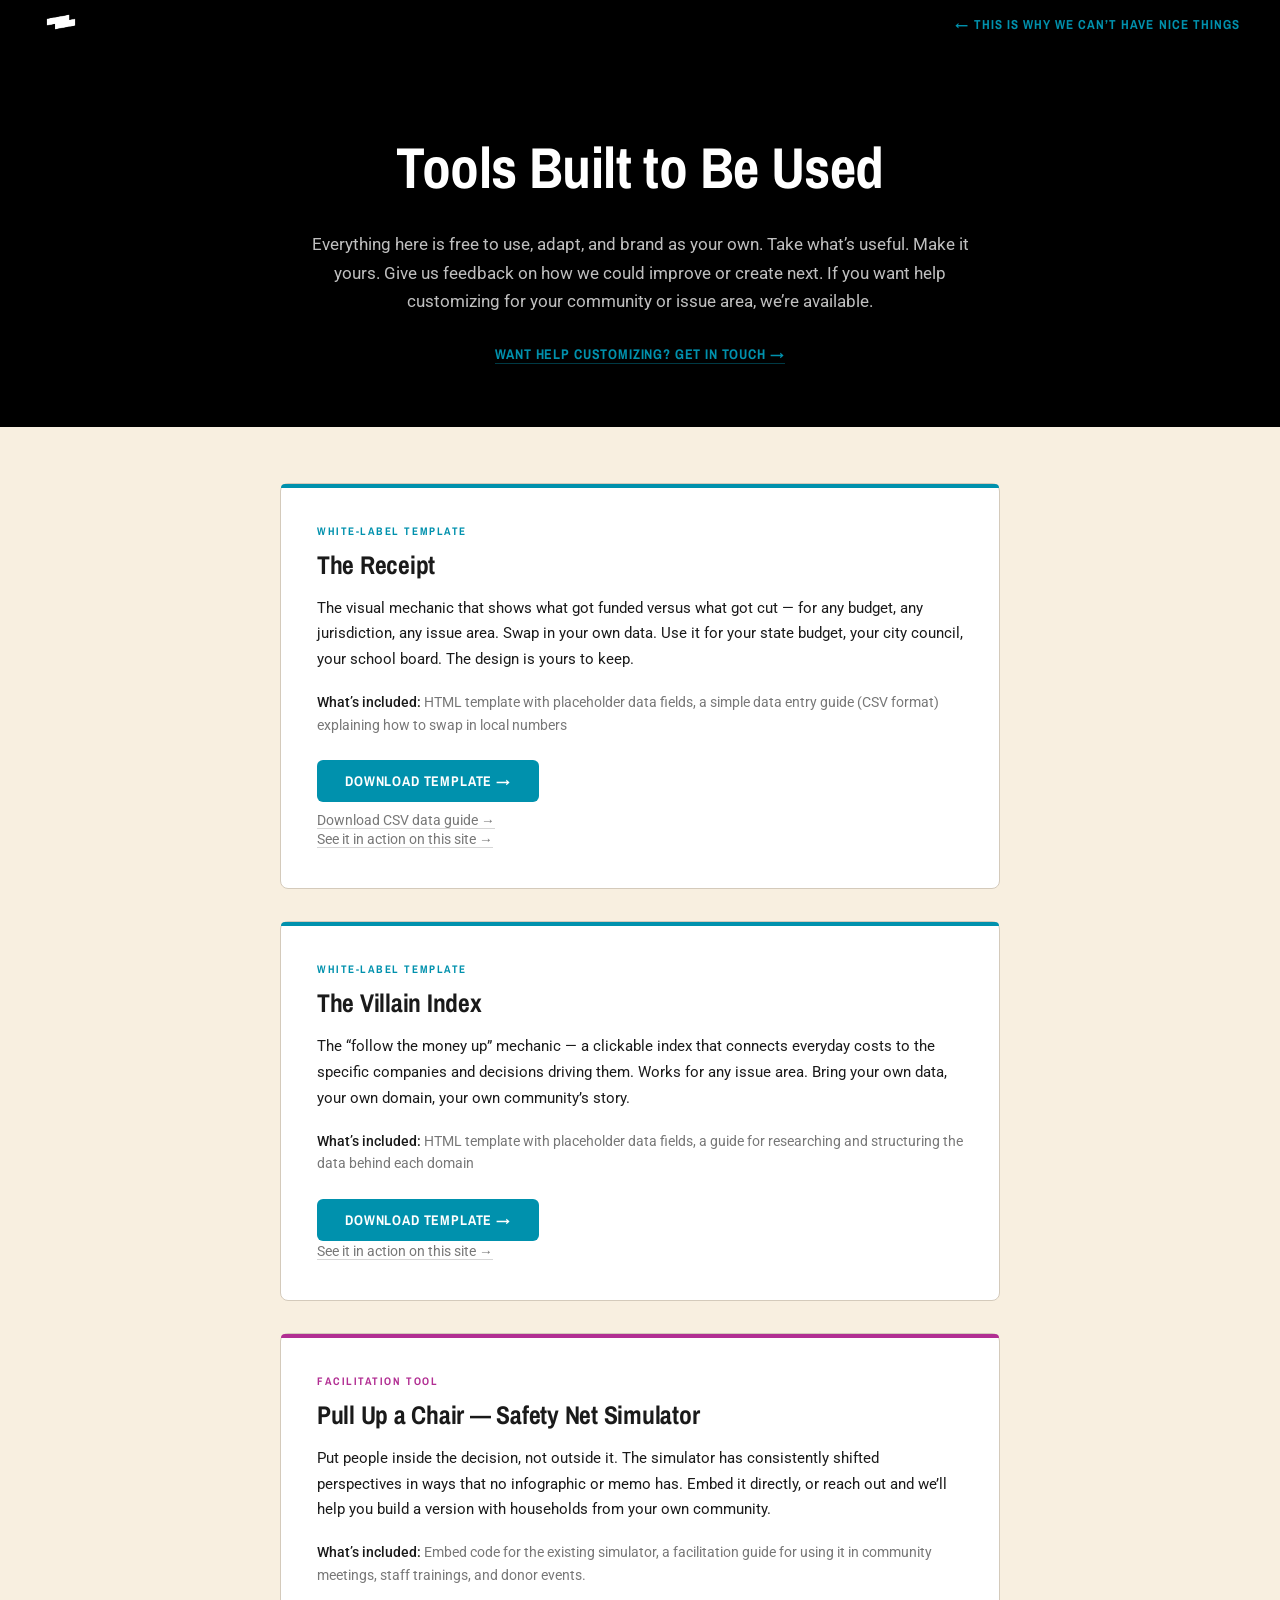
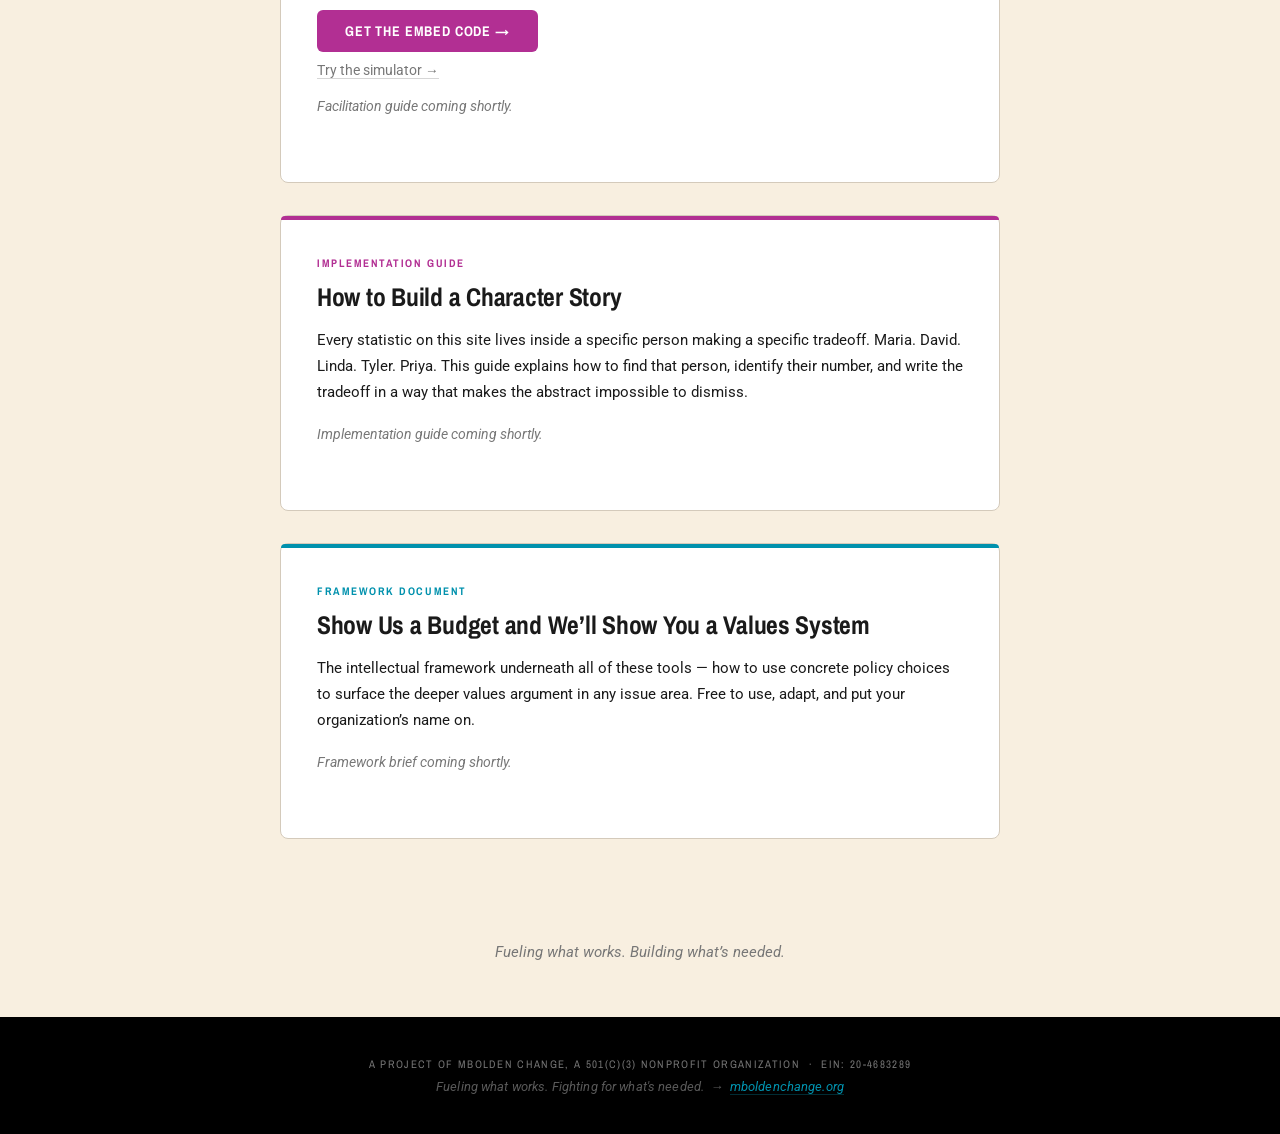
==== resources.html @ bfc9727e "Add files via upload" ====
<!DOCTYPE html>
<html lang="en">
<head>
<meta charset="UTF-8">
<meta name="viewport" content="width=device-width, initial-scale=1.0">
<title>Partner &amp; Community Resources &mdash; mBOLDen Action</title>

<!-- Favicon -->
<link rel="icon" type="image/x-icon" href="assets/favicon.ico">
<link rel="icon" type="image/png" sizes="32x32" href="assets/favicon-32.png">
<link rel="apple-touch-icon" sizes="180x180" href="assets/apple-touch-icon.png">

<!-- Open Graph -->
<meta property="og:type" content="website">
<meta property="og:url" content="https://www.mboldenaction.org/resources.html">
<meta property="og:title" content="Partner &amp; Community Resources &mdash; mBOLDen Action">
<meta property="og:description" content="Free tools, templates, and frameworks from mBOLDen Change. Take what's useful. Make it yours.">
<meta property="og:image" content="https://www.mboldenaction.org/og-share-card.png">
<meta property="og:image:width" content="1200">
<meta property="og:image:height" content="630">

<!-- Twitter Card -->
<meta name="twitter:card" content="summary_large_image">
<meta name="twitter:title" content="Partner &amp; Community Resources &mdash; mBOLDen Action">
<meta name="twitter:description" content="Free tools, templates, and frameworks from mBOLDen Change. Take what's useful. Make it yours.">
<meta name="twitter:image" content="https://www.mboldenaction.org/og-share-card.png">

<meta name="description" content="Free tools, templates, and frameworks from mBOLDen Change. White-label templates, facilitation guides, and strategy briefs you can adapt for your community.">

<link rel="preconnect" href="https://fonts.googleapis.com">
<link href="https://fonts.googleapis.com/css2?family=Archivo+Narrow:ital,wght@0,400;0,700;1,700&family=Roboto:wght@300;400;500&display=swap" rel="stylesheet">

<!-- Shared stylesheet generated by extract.py -->
<link rel="stylesheet" href="styles.css">

<!-- Page-specific styles -->
<style>
  /* ── Nav header ── */
  .site-nav {
    background: var(--black);
    padding: 0 40px;
    height: 48px;
    display: flex;
    align-items: center;
    justify-content: space-between;
    position: relative; /* NOT fixed or sticky */
  }
  .site-nav-logo img {
    height: 28px;
    filter: brightness(0) invert(1);
  }
  .site-nav-link {
    font-family: 'Archivo Narrow', sans-serif;
    font-size: 13px;
    font-weight: 700;
    letter-spacing: 0.08em;
    text-transform: uppercase;
    color: var(--teal);
    text-decoration: none;
    transition: color 0.2s ease;
  }
  .site-nav-link:hover { color: var(--yellow); }

  /* ── Page header ── */
  .resources-hero {
    background: var(--black);
    color: var(--white);
    padding: 80px 40px 64px;
    text-align: center;
  }
  .resources-hero h1 {
    font-family: 'Archivo Narrow', sans-serif;
    font-size: clamp(2.4rem, 5vw, 3.6rem);
    font-weight: 700;
    letter-spacing: -0.01em;
    margin-bottom: 24px;
    color: var(--white);
  }
  .resources-hero .subhead {
    font-family: 'Roboto', sans-serif;
    font-size: 1.05rem;
    line-height: 1.7;
    color: rgba(255,255,255,0.75);
    max-width: 680px;
    margin: 0 auto 28px;
  }
  .resources-hero .contact-link {
    font-family: 'Archivo Narrow', sans-serif;
    font-size: 14px;
    font-weight: 700;
    letter-spacing: 0.06em;
    text-transform: uppercase;
    color: var(--teal);
    text-decoration: none;
    border-bottom: 1px solid rgba(0,145,173,0.4);
    transition: border-color 0.2s ease;
  }
  .resources-hero .contact-link:hover { border-bottom-color: var(--teal); }

  /* ── Resource cards container ── */
  .resources-list {
    max-width: 800px;
    margin: 0 auto;
    padding: 56px 40px 40px;
  }

  /* ── Individual resource card ── */
  .resource-card {
    background: var(--card-bg);
    border: 1px solid var(--card-border);
    border-radius: 8px;
    padding: 40px 36px;
    margin-bottom: 32px;
    position: relative;
  }
  .resource-card::before {
    content: '';
    position: absolute;
    top: 0; left: 0; right: 0;
    height: 4px;
    border-radius: 8px 8px 0 0;
  }
  .resource-card.template::before { background: var(--teal); }
  .resource-card.tool::before { background: var(--fuchsia); }
  .resource-card.guide::before { background: var(--fuchsia); }
  .resource-card.framework::before { background: var(--teal); }

  .resource-label {
    font-family: 'Archivo Narrow', sans-serif;
    font-size: 11px;
    font-weight: 700;
    letter-spacing: 0.14em;
    text-transform: uppercase;
    margin-bottom: 10px;
  }
  .resource-label.teal { color: var(--teal); }
  .resource-label.fuchsia { color: var(--fuchsia); }

  .resource-card h2 {
    font-family: 'Archivo Narrow', sans-serif;
    font-size: 1.6rem;
    font-weight: 700;
    color: var(--text);
    margin-bottom: 14px;
    letter-spacing: -0.01em;
  }
  .resource-card .description {
    font-family: 'Roboto', sans-serif;
    font-size: 0.95rem;
    line-height: 1.7;
    color: var(--text);
    margin-bottom: 18px;
  }
  .resource-card .includes {
    font-family: 'Roboto', sans-serif;
    font-size: 0.88rem;
    line-height: 1.6;
    color: var(--muted);
    margin-bottom: 24px;
    padding-left: 0;
  }
  .resource-card .includes strong {
    color: var(--text);
    font-weight: 500;
  }

  /* ── Buttons ── */
  .resource-btn {
    display: inline-flex;
    align-items: center;
    gap: 6px;
    font-family: 'Archivo Narrow', sans-serif;
    font-size: 14px;
    font-weight: 700;
    letter-spacing: 0.06em;
    text-transform: uppercase;
    padding: 12px 28px;
    border-radius: 6px;
    text-decoration: none;
    transition: background 0.2s ease, color 0.2s ease;
    cursor: pointer;
    border: none;
  }
  .resource-btn.primary {
    background: var(--teal);
    color: var(--white);
  }
  .resource-btn.primary:hover {
    background: #007a91;
  }
  .resource-btn.fuchsia-btn {
    background: var(--fuchsia);
    color: var(--white);
  }
  .resource-btn.fuchsia-btn:hover {
    background: #961f7b;
  }

  .resource-secondary {
    display: block;
    margin-top: 14px;
    font-family: 'Roboto', sans-serif;
    font-size: 0.85rem;
    color: var(--muted);
    text-decoration: none;
    border-bottom: 1px solid rgba(119,119,119,0.3);
    display: inline;
    transition: color 0.2s ease;
  }
  .resource-secondary:hover { color: var(--teal); }

  /* ── Pre-footer closing line ── */
  .resources-closing {
    text-align: center;
    padding: 32px 40px 56px;
    font-family: 'Roboto', sans-serif;
    font-style: italic;
    font-size: 0.95rem;
    color: var(--muted);
  }

  /* ── Responsive ── */
  @media (max-width: 768px) {
    .site-nav {
      padding: 0 20px;
      height: auto;
      min-height: 48px;
      flex-wrap: wrap;
      gap: 4px;
      padding-top: 10px;
      padding-bottom: 10px;
    }
    .site-nav-link { font-size: 11px; }
    .resources-hero { padding: 56px 24px 48px; }
    .resources-hero h1 { font-size: 2rem; }
    .resources-list { padding: 40px 20px 24px; }
    .resource-card { padding: 28px 24px; }
    .resource-card h2 { font-size: 1.35rem; }
    .resource-btn { width: 100%; justify-content: center; }
  }

  @media (max-width: 480px) {
    .site-nav { padding: 8px 16px; }
    .resources-hero { padding: 40px 16px 36px; }
    .resources-list { padding: 28px 16px 16px; }
    .resource-card { padding: 24px 20px; margin-bottom: 24px; }
  }
</style>
</head>
<body>

<!-- NAV HEADER -->
<nav class="site-nav">
  <a href="https://www.mboldenchange.org" class="site-nav-logo">
    <img src="assets/logo.png" alt="mBOLDen Change">
  </a>
  <a href="index.html" class="site-nav-link">&larr; This Is Why We Can&rsquo;t Have Nice Things</a>
</nav>

<!-- PAGE HEADER -->
<section class="resources-hero">
  <h1>Tools Built to Be Used</h1>
  <p class="subhead">
    Everything here is free to use, adapt, and brand as your own. Take what&rsquo;s useful. Make it yours. Give us feedback on how we could improve or create next. If you want help customizing for your community or issue area, we&rsquo;re available.
  </p>
  <a href="mailto:connect@mboldenchange.org" class="contact-link">Want help customizing? Get in touch &rarr;</a>
</section>

<!-- RESOURCE CARDS -->
<div class="resources-list">

  <!-- Card 1: The Receipt -->
  <div class="resource-card template">
    <div class="resource-label teal">White-Label Template</div>
    <h2>The Receipt</h2>
    <p class="description">
      The visual mechanic that shows what got funded versus what got cut &mdash; for any budget, any jurisdiction, any issue area. Swap in your own data. Use it for your state budget, your city council, your school board. The design is yours to keep.
    </p>
    <p class="includes">
      <strong>What&rsquo;s included:</strong> HTML template with placeholder data fields, a simple data entry guide (CSV format) explaining how to swap in local numbers
    </p>
    <a href="downloads/the-receipt-template.html" class="resource-btn primary" download>Download Template &rarr;</a>
    <div style="margin-top:8px;"><a href="downloads/receipt-data-guide.csv" class="resource-secondary" download>Download CSV data guide &rarr;</a></div>
    <div><a href="index.html#receipt-section" class="resource-secondary">See it in action on this site &rarr;</a></div>
  </div>

  <!-- Card 2: The Villain Index -->
  <div class="resource-card template">
    <div class="resource-label teal">White-Label Template</div>
    <h2>The Villain Index</h2>
    <p class="description">
      The &ldquo;follow the money up&rdquo; mechanic &mdash; a clickable index that connects everyday costs to the specific companies and decisions driving them. Works for any issue area. Bring your own data, your own domain, your own community&rsquo;s story.
    </p>
    <p class="includes">
      <strong>What&rsquo;s included:</strong> HTML template with placeholder data fields, a guide for researching and structuring the data behind each domain
    </p>
    <a href="downloads/the-villain-index-template.html" class="resource-btn primary" download>Download Template &rarr;</a>
    <div><a href="index.html#villain-section" class="resource-secondary">See it in action on this site &rarr;</a></div>
  </div>

  <!-- Card 3: The Simulator -->
  <div class="resource-card tool">
    <div class="resource-label fuchsia">Facilitation Tool</div>
    <h2>Pull Up a Chair &mdash; Safety Net Simulator</h2>
    <p class="description">
      Put people inside the decision, not outside it. The simulator has consistently shifted perspectives in ways that no infographic or memo has. Embed it directly, or reach out and we&rsquo;ll help you build a version with households from your own community.
    </p>
    <p class="includes">
      <strong>What&rsquo;s included:</strong> Embed code for the existing simulator, a facilitation guide for using it in community meetings, staff trainings, and donor events.
    </p>
    <a href="downloads/simulator-embed-code.html" class="resource-btn fuchsia-btn" download>Get the Embed Code &rarr;</a>
    <div style="margin-top:8px;"><a href="https://www.mboldenchange.org/simulator" class="resource-secondary" target="_blank" rel="noopener">Try the simulator &rarr;</a></div>
    <p class="includes" style="margin-top:16px; font-style:italic; color:var(--muted);">Facilitation guide coming shortly.</p>
  </div>

  <!-- Card 4: Character Story Methodology -->
  <div class="resource-card guide">
    <div class="resource-label fuchsia">Implementation Guide</div>
    <h2>How to Build a Character Story</h2>
    <p class="description">
      Every statistic on this site lives inside a specific person making a specific tradeoff. Maria. David. Linda. Tyler. Priya. This guide explains how to find that person, identify their number, and write the tradeoff in a way that makes the abstract impossible to dismiss.
    </p>
    <p class="includes" style="font-style:italic; color:var(--muted);">Implementation guide coming shortly.</p>
  </div>

  <!-- Card 5: Budget as Values Framework -->
  <div class="resource-card framework">
    <div class="resource-label teal">Framework Document</div>
    <h2>Show Us a Budget and We&rsquo;ll Show You a Values System</h2>
    <p class="description">
      The intellectual framework underneath all of these tools &mdash; how to use concrete policy choices to surface the deeper values argument in any issue area. Free to use, adapt, and put your organization&rsquo;s name on.
    </p>
    <p class="includes" style="font-style:italic; color:var(--muted);">Framework brief coming shortly.</p>
  </div>

</div>

<!-- PRE-FOOTER CLOSING -->
<div class="resources-closing">
  Fueling what works. Building what&rsquo;s needed.
</div>

<!-- FOOTER (identical to index.html) -->
<footer>
  <div class="footer-org">A project of <a href="https://www.mboldenchange.org" target="_blank" rel="noopener">mBOLDen Change</a>, a 501(c)(3) nonprofit organization &nbsp;·&nbsp; EIN: 20-4683289</div>
  <div class="footer-mission">Fueling what works. Fighting for what's needed. &nbsp;→&nbsp; <a href="https://www.mboldenchange.org" target="_blank" rel="noopener">mboldenchange.org</a></div>
</footer>

</body>
</html>
---- styles.css ----
:root {
    --black: #000000;
    --white: #ffffff;
    --yellow: #FAD826;
    --teal: #0091AD;
    --fuchsia: #B22F93;
    --cream: #F8EFE0;
    --lightgray: #E2E2E2;
    --muted: #777777;
    --border: #d4cabb;
    --border-bright: #c8bfb0;
    --yellow-faint: rgba(250,216,38,0.08);
    --teal-faint: rgba(0,145,173,0.06);
    --red: #E03C31;
    --text: #1a1a1a;
    --bg: #F8EFE0;
    --card-bg: #ffffff;
    --card-border: #d4cabb;
  }

  * { margin: 0; padding: 0; box-sizing: border-box; }
  html { scroll-behavior: smooth; }

  body {
    background: var(--bg);
    color: var(--text);
    font-family: 'Roboto', sans-serif;
    min-height: 100vh;
    overflow-x: hidden;
  }

  /* ── Scroll animation base ── */
  .reveal {
    opacity: 0;
    transform: translateY(40px);
    transition: opacity 0.8s ease, transform 0.8s ease;
  }
  .reveal.visible { opacity: 1; transform: translateY(0); }
  .reveal-delay-1 { transition-delay: 0.15s; }
  .reveal-delay-2 { transition-delay: 0.3s; }
  .reveal-delay-3 { transition-delay: 0.45s; }
  .reveal-delay-4 { transition-delay: 0.6s; }


  /* ── Sticky price ticker bar ── */
  .sticky-ticker {
    position: fixed; top: 0; left: 0; right: 0; z-index: 1000;
    background: rgba(0,0,0,0.94);
    backdrop-filter: blur(8px); -webkit-backdrop-filter: blur(8px);
    border-bottom: 1px solid rgba(250,216,38,0.2);
    display: flex; align-items: center;
    height: 36px; overflow: hidden;
    transform: translateY(-100%); transition: transform 0.4s ease;
  }
  .sticky-ticker.visible { transform: translateY(0); }
  .sticky-ticker-brand {
    flex-shrink: 0; padding: 0 16px 0 20px;
    font-family: 'Archivo Narrow', sans-serif;
    font-size: 10px; font-weight: 700; letter-spacing: 0.15em;
    text-transform: uppercase; color: var(--yellow);
    border-right: 1px solid rgba(255,255,255,0.1);
    height: 100%; display: flex; align-items: center;
    white-space: nowrap;
  }
  .sticky-ticker-scroll {
    flex: 1; overflow: hidden; height: 100%;
    display: flex; align-items: center;
    mask-image: linear-gradient(to right, transparent, black 40px, black calc(100% - 40px), transparent);
    -webkit-mask-image: linear-gradient(to right, transparent, black 40px, black calc(100% - 40px), transparent);
  }
  .sticky-ticker-track {
    display: flex; gap: 32px; align-items: center;
    animation: stickyTickerScroll 35s linear infinite;
    width: max-content; padding-left: 16px;
  }
  .sticky-ticker-track .price-ticker-item { display: flex; align-items: baseline; gap: 6px; white-space: nowrap; flex-shrink: 0; }
  .sticky-ticker-track .price-ticker-price {
    font-family: 'Archivo Narrow', sans-serif;
    font-size: 13px; font-weight: 700; color: var(--yellow);
  }
  .sticky-ticker-track .price-ticker-label {
    font-size: 11px; color: #ddd; font-weight: 300;
  }
  .sticky-ticker-track .price-ticker-dot {
    width: 3px; height: 3px; border-radius: 50%;
    background: var(--fuchsia); flex-shrink: 0;
  }
  @keyframes stickyTickerScroll {
    0% { transform: translateX(0); }
    100% { transform: translateX(-50%); }
  }

  /* ── SECTION 1: THE HOOK ── */
  .hook {
    min-height: 100vh; background: var(--black);
    display: flex; flex-direction: column;
    justify-content: center; align-items: center;
    text-align: center; padding: 60px 40px; position: relative;
  }
  .hook-logo { position: absolute; top: 28px; left: 40px; }
  .hook-logo img { height: 88px; filter: invert(1) brightness(2); }
  .hook-title {
    font-family: 'Archivo Narrow', sans-serif;
    font-size: clamp(48px, 8vw, 96px);
    font-weight: 700; line-height: 0.92;
    letter-spacing: -0.02em; text-transform: uppercase;
    color: var(--white); margin-bottom: 32px;
    opacity: 0; animation: fadeUp 1s ease 0.6s forwards;
  }
  .hook-title em { font-style: italic; color: var(--yellow); }
  .hook-scroll {
    position: absolute; bottom: 40px; left: 0; right: 0;
    display: flex; flex-direction: column; align-items: center;
    text-align: center;
    cursor: pointer; opacity: 0; animation: fadeUp 1s ease 1.2s forwards;
  }
  .hook-scroll span {
    font-family: 'Archivo Narrow', sans-serif;
    font-size: 11px; letter-spacing: 0.25em;
    text-transform: uppercase; color: #999;
    display: block; margin-bottom: 10px;
  }
  .hook-scroll .arrow {
    display: block; width: 22px; height: 22px;
    border-right: 2px solid #999; border-bottom: 2px solid #999;
    transform: rotate(45deg); animation: bounce 2s ease infinite;
  }
  @keyframes fadeUp {
    from { opacity: 0; transform: translateY(30px); }
    to { opacity: 1; transform: translateY(0); }
  }
  @keyframes bounce {
    0%, 100% { transform: rotate(45deg) translateY(0); opacity: 1; }
    50% { transform: rotate(45deg) translateY(8px); opacity: 0.4; }
  }

  /* ── SECTION 2: THE RECEIPT ── */
  .receipt-section {
    position: relative; min-height: 100vh;
    background: var(--bg); padding: 80px 40px;
  }
  .receipt-intro { text-align: center; max-width: 700px; margin: 0 auto 60px; }
  .receipt-intro h2 {
    font-family: 'Archivo Narrow', sans-serif;
    font-size: clamp(28px, 4vw, 42px); font-weight: 700;
    text-transform: uppercase;
    color: var(--text); margin-bottom: 8px;
  }
  .receipt-intro p { font-size: 15px; color: var(--muted); font-weight: 300; }

  .receipt-container {
    max-width: 1000px; margin: 0 auto;
    display: grid; grid-template-columns: 1fr 60px 1fr;
    gap: 0; align-items: start;
    padding-top: 12px; padding-bottom: 12px;
  }
  .receipt {
    background: #faf6ee;
    border: none; border-radius: 0; overflow: visible;
    position: relative;
    /* thermal paper noise grain */
    background-image:
      repeating-linear-gradient(
        0deg,
        transparent,
        transparent 2px,
        rgba(0,0,0,0.008) 2px,
        rgba(0,0,0,0.008) 3px
      ),
      repeating-linear-gradient(
        90deg,
        transparent,
        transparent 4px,
        rgba(0,0,0,0.005) 4px,
        rgba(0,0,0,0.005) 5px
      );
    background-color: #faf6ee;
    /* warm edge vignette like real thermal paper */
    box-shadow:
      2px 4px 20px rgba(0,0,0,0.10),
      inset 0 0 40px rgba(180,160,120,0.06);
  }
  /* torn / jagged top edge */
  .receipt::before {
    content: '';
    position: absolute; top: -8px; left: 0; right: 0; height: 8px;
    background: linear-gradient(135deg, #faf6ee 33.33%, transparent 33.33%) 0 0 / 12px 8px,
                linear-gradient(225deg, #faf6ee 33.33%, transparent 33.33%) 12px 0 / 12px 8px;
    background-repeat: repeat-x;
    filter: drop-shadow(0 -1px 1px rgba(0,0,0,0.04));
  }
  /* torn / jagged bottom edge */
  .receipt::after {
    content: '';
    position: absolute; bottom: -8px; left: 0; right: 0; height: 8px;
    background: linear-gradient(315deg, #faf6ee 33.33%, transparent 33.33%) 0 0 / 12px 8px,
                linear-gradient(45deg, #faf6ee 33.33%, transparent 33.33%) 12px 0 / 12px 8px;
    background-repeat: repeat-x;
    filter: drop-shadow(0 1px 1px rgba(0,0,0,0.04));
  }
  .receipt-header {
    padding: 20px 28px 16px;
    font-family: 'Archivo Narrow', sans-serif;
    font-size: 14px; letter-spacing: 0.15em;
    text-transform: uppercase; font-weight: 700;
    display: flex; align-items: center; gap: 8px;
  }
  .receipt-left .receipt-header { background: var(--yellow); color: var(--black); }
  .receipt-right .receipt-header { background: var(--teal); color: var(--white); justify-content: flex-end; }
  .receipt-header .arrow-icon { font-size: 18px; }

  .receipt-item {
    padding: 24px 28px; border-bottom: 1px dashed rgba(0,0,0,0.12);
    opacity: 0; transform: translateY(20px);
    transition: opacity 0.5s ease, transform 0.5s ease;
    display: flex; flex-direction: column; justify-content: center;
  }
  .receipt-item.printed { opacity: 1; transform: translateY(0); }
  .receipt-item:last-child { border-bottom: none; }
  .receipt-item-label {
    font-family: 'Archivo Narrow', sans-serif; font-size: 9px;
    letter-spacing: 0.2em; text-transform: uppercase;
    color: var(--muted); margin-bottom: 4px; font-weight: 700;
  }
  .receipt-item-program {
    font-family: 'Archivo Narrow', sans-serif; font-size: 16px;
    font-weight: 700; text-transform: uppercase;
    letter-spacing: 0.02em; margin-bottom: 10px; color: var(--text);
    text-shadow: 0.3px 0.3px 0.6px rgba(0,0,0,0.12);
  }
  .receipt-item-amount {
    font-family: 'Archivo Narrow', sans-serif;
    font-size: clamp(28px, 3.5vw, 40px);
    font-weight: 700; line-height: 1; margin-bottom: 4px;
    text-shadow: 0.4px 0.4px 0.8px rgba(0,0,0,0.15);
  }
  .receipt-left .receipt-item-amount { color: #b89a00; }
  .receipt-right .receipt-item-amount { color: var(--teal); }
  .receipt-item-period { font-size: 11px; color: var(--muted); font-family: 'Roboto', monospace; margin-bottom: 8px; }
  .receipt-item-human {
    font-size: 13px; color: #555; font-weight: 400; line-height: 1.5;
    padding-top: 8px; border-top: 1px solid var(--border); margin-top: 8px;
  }
  .receipt-item-human strong { color: var(--text); font-weight: 500; }
  .receipt-right .receipt-item { text-align: right; }

  .receipt-divider {
    display: flex; flex-direction: column; align-items: center;
    justify-content: center; position: relative; min-height: 400px;
  }
  .receipt-divider::before {
    content: ''; position: absolute; top: 0; bottom: 0; left: 50%; width: 1px;
    background: linear-gradient(to bottom, transparent, var(--border) 10%, var(--border) 90%, transparent);
  }
  .receipt-vs {
    position: relative; z-index: 2; width: 44px; height: 44px;
    border-radius: 50%; background: var(--fuchsia); color: var(--white);
    font-family: 'Archivo Narrow', sans-serif; font-weight: 700; font-size: 14px;
    display: flex; align-items: center; justify-content: center; letter-spacing: 0.1em;
  }
  .receipt-total {
    padding: 20px 28px;
    border-top: 3px double rgba(0,0,0,0.25);
    background: rgba(0,0,0,0.015);
  }
  .receipt-total-label {
    font-family: 'Archivo Narrow', sans-serif; font-size: 10px;
    letter-spacing: 0.2em; text-transform: uppercase;
    color: var(--muted); font-weight: 700; margin-bottom: 4px;
  }
  .receipt-total-amount {
    font-family: 'Archivo Narrow', sans-serif;
    font-size: clamp(32px, 4vw, 48px);
    font-weight: 700; line-height: 1; transition: all 0.4s ease;
    text-shadow: 0.5px 0.5px 1px rgba(0,0,0,0.18);
  }
  .receipt-left .receipt-total-amount { color: #b89a00; }
  .receipt-right .receipt-total-amount { color: var(--teal); }
  .receipt-right .receipt-total { text-align: right; }
  .receipt-right .receipt-footer { text-align: right; }

  .receipt-footer {
    padding: 12px 28px 16px;
    font-family: 'Courier New', 'Courier', monospace;
    font-size: 9px; color: rgba(0,0,0,0.22);
    letter-spacing: 0.12em; text-align: left;
    border-top: 1px dashed rgba(0,0,0,0.08);
  }

  /* ── FULL-SCREEN MOMENTS ── */
  .moment {
    min-height: 70vh; display: flex; flex-direction: column;
    justify-content: center; align-items: center;
    text-align: center; padding: 80px 40px;
  }
  .moment-dark { background: var(--black); color: var(--white); }
  .moment-cream { background: var(--bg); }
  .moment-text {
    font-family: 'Archivo Narrow', sans-serif;
    font-size: clamp(24px, 4vw, 42px);
    font-weight: 700; line-height: 1.4; max-width: 700px;
  }
  .moment-dark .moment-text { color: var(--white); }
  .moment-text .hl-yellow { color: var(--yellow); }
  .moment-text .hl-teal { color: var(--teal); }
  .moment-text .hl-fuchsia { color: var(--fuchsia); }
  .moment-cream .hl-yellow { color: #b89a00; }
  .moment-sub {
    font-size: 15px; color: #777; font-weight: 300;
    margin-top: 24px; max-width: 520px; line-height: 1.7;
  }
  .moment-dark .moment-sub { color: #666; }

  /* ── BEYOND THE BUDGET ── */
  .beyond-section {
    background: var(--bg); padding: 80px 40px; overflow: hidden;
  }
  .beyond-inner { max-width: 1100px; margin: 0 auto; }
  .beyond-header { text-align: center; margin-bottom: 48px; }
  .beyond-header .chapter-tag {
    font-family: 'Archivo Narrow', sans-serif; font-size: 10px;
    letter-spacing: 0.3em; text-transform: uppercase; font-weight: 700;
    color: var(--fuchsia); border-bottom: 2px solid var(--fuchsia);
    padding-bottom: 4px; display: inline-block; margin-bottom: 16px;
  }
  .beyond-header h2 {
    font-family: 'Archivo Narrow', sans-serif;
    font-size: clamp(24px, 3.5vw, 40px);
    font-weight: 700; text-transform: uppercase;
    color: var(--text); line-height: 1.1; margin-bottom: 12px;
  }
  .beyond-header p {
    font-size: 15px; color: var(--muted); font-weight: 300; max-width: 560px;
    margin: 0 auto; line-height: 1.6;
  }
  .beyond-track {
    display: flex; gap: 20px; overflow-x: auto;
    scroll-snap-type: x mandatory; -webkit-overflow-scrolling: touch;
    padding-bottom: 16px; scrollbar-width: none;
  }
  .beyond-track::-webkit-scrollbar { display: none; }
  .beyond-card {
    flex: 0 0 min(280px, 75vw); scroll-snap-align: start;
    background: var(--card-bg);
    border: 1px solid var(--card-border);
    border-radius: 6px; padding: 28px 24px;
    position: relative; transition: box-shadow 0.3s ease;
    box-shadow: 0 2px 12px rgba(0,0,0,0.06);
  }
  .beyond-card:hover { box-shadow: 0 6px 24px rgba(0,0,0,0.1); }
  .beyond-card::before {
    content: ''; position: absolute; top: 0; left: 0; right: 0;
    height: 3px; border-radius: 6px 6px 0 0;
  }
  .beyond-card:nth-child(1)::before { background: var(--yellow); }
  .beyond-card:nth-child(2)::before { background: var(--fuchsia); }
  .beyond-card:nth-child(3)::before { background: var(--teal); }
  .beyond-card:nth-child(4)::before { background: var(--fuchsia); }
  .beyond-card-icon {
    font-size: 20px; margin-bottom: 12px; display: flex;
    width: 44px; height: 44px; align-items: center; justify-content: center;
    border-radius: 50%; font-weight: 700;
    font-family: 'Archivo Narrow', sans-serif;
  }
  .beyond-card:nth-child(1) .beyond-card-icon { background: rgba(250,216,38,0.12); color: #b89a00; }
  .beyond-card:nth-child(2) .beyond-card-icon { background: rgba(178,47,147,0.1); color: var(--fuchsia); }
  .beyond-card:nth-child(3) .beyond-card-icon { background: rgba(0,145,173,0.1); color: var(--teal); }
  .beyond-card:nth-child(4) .beyond-card-icon { background: rgba(178,47,147,0.1); color: var(--fuchsia); }
  .beyond-card-cost {
    font-family: 'Archivo Narrow', sans-serif;
    font-size: clamp(28px, 3vw, 38px);
    font-weight: 700; color: var(--text); line-height: 1; margin-bottom: 4px;
  }
  .beyond-card-cost-label {
    font-size: 11px; color: var(--muted); margin-bottom: 16px; font-weight: 400;
  }
  .beyond-card h3 {
    font-family: 'Archivo Narrow', sans-serif;
    font-size: 16px; font-weight: 700; text-transform: uppercase;
    color: var(--text); margin-bottom: 10px; letter-spacing: 0.04em;
  }
  .beyond-card p {
    font-size: 13px; color: #555; line-height: 1.6; font-weight: 300;
  }
  .beyond-card p strong { color: var(--text); font-weight: 500; }

  /* ── TEXT MORPH SECTION ── */
  /* ── SEQUENTIAL SCROLL REVEAL ── */
  /* ── (indictment section removed — now uses .moment styling) ── */

  /* ── HORIZONTAL CAROUSEL (shared) ── */
  .carousel-section { background: var(--bg); padding: 80px 0 60px; overflow: hidden; }
  .carousel-header { text-align: center; padding: 0 40px 40px; }
  .carousel-header .chapter-tag {
    font-family: 'Archivo Narrow', sans-serif; font-size: 10px;
    letter-spacing: 0.3em; text-transform: uppercase; font-weight: 700;
    color: var(--muted); border-bottom: 2px solid var(--yellow);
    padding-bottom: 4px; display: inline-block; margin-bottom: 16px;
  }
  .carousel-header h2 {
    font-family: 'Archivo Narrow', sans-serif;
    font-size: clamp(28px, 4vw, 42px);
    font-weight: 700; text-transform: uppercase;
    color: var(--text); line-height: 1.1;
  }
  .carousel-header h2 .almost {
    font-style: italic; color: var(--fuchsia); font-size: 0.85em;
  }

  .carousel-track-wrapper { position: relative; padding: 0 40px; overflow: hidden; }
  .carousel-track {
    display: flex; gap: 24px; overflow-x: auto;
    scroll-snap-type: x mandatory; -webkit-overflow-scrolling: touch;
    padding: 0 48px 24px 0; scrollbar-width: none; -ms-overflow-style: none;
  }
  .carousel-track::-webkit-scrollbar { display: none; }

  .carousel-card {
    flex: 0 0 min(400px, 80vw); scroll-snap-align: start;
    background: var(--card-bg); border: 1px solid var(--card-border);
    border-radius: 4px; overflow: hidden;
    box-shadow: 0 4px 20px rgba(0,0,0,0.06);
    display: flex; flex-direction: column;
    position: relative; cursor: pointer;
    transition: box-shadow 0.3s ease, transform 0.3s ease;
  }
  .carousel-card:hover { box-shadow: 0 8px 32px rgba(0,0,0,0.1); transform: translateY(-2px); }
  .carousel-card::before {
    content: ''; position: absolute; top: 0; left: 0;
    width: 100%; height: 4px;
  }
  .carousel-card[data-topic="healthcare"]::before { background: var(--teal); }
  .carousel-card[data-topic="food"]::before { background: var(--yellow); }
  .carousel-card[data-topic="housing"]::before { background: var(--fuchsia); }
  .carousel-card[data-topic="childcare"]::before { background: var(--teal); }
  .carousel-card[data-topic="education"]::before { background: var(--fuchsia); }
  .carousel-card[data-topic="energy"]::before { background: #b89a00; }

  .card-preview { padding: 32px 28px; display: flex; flex-direction: column; flex: 1; }
  .card-domain {
    font-family: 'Archivo Narrow', sans-serif;
    font-size: clamp(18px, 2.5vw, 26px);
    letter-spacing: 0.06em; text-transform: uppercase;
    font-weight: 700; color: var(--text); margin-bottom: 4px;
  }
  .card-context {
    font-size: 12px; color: var(--muted); font-weight: 400;
    margin-bottom: 12px; line-height: 1.4;
  }
  .card-stat {
    font-family: 'Archivo Narrow', sans-serif;
    font-size: clamp(36px, 5vw, 52px);
    font-weight: 700; line-height: 1; margin-bottom: 12px;
  }
  .carousel-card[data-topic="healthcare"] .card-stat { color: var(--teal); }
  .carousel-card[data-topic="food"] .card-stat { color: #b89a00; }
  .carousel-card[data-topic="housing"] .card-stat { color: var(--fuchsia); }
  .carousel-card[data-topic="childcare"] .card-stat { color: var(--teal); }
  .carousel-card[data-topic="education"] .card-stat { color: var(--fuchsia); }
  .carousel-card[data-topic="energy"] .card-stat { color: #b89a00; }

  .card-hook { font-size: 15px; color: #555; line-height: 1.6; font-weight: 300; margin-bottom: 16px; flex: 1; }
  .card-expand-hint {
    font-family: 'Archivo Narrow', sans-serif; font-size: 11px;
    letter-spacing: 0.15em; text-transform: uppercase;
    color: var(--muted); font-weight: 700;
    display: flex; align-items: center; gap: 6px; transition: color 0.2s;
    border-top: 1px solid var(--card-border); padding-top: 16px;
  }
  .card-expand-hint .plus {
    display: inline-flex; width: 20px; height: 20px;
    border-radius: 50%; border: 1.5px solid var(--muted);
    align-items: center; justify-content: center;
    font-size: 14px; line-height: 1; transition: all 0.3s;
  }
  .carousel-card:hover .card-expand-hint { color: var(--text); }
  .carousel-card:hover .plus { border-color: var(--text); }

  .card-detail {
    max-height: 0; overflow: hidden;
    transition: max-height 0.5s ease;
  }
  .carousel-card.expanded .card-detail { max-height: 1200px; }
  .carousel-card.expanded .plus { transform: rotate(45deg); }

  .card-detail-inner { padding: 28px; }
  .card-detail-narrative {
    font-size: 14px; line-height: 1.8; color: #555;
    font-weight: 300; margin-bottom: 20px;
  }
  .card-detail-narrative strong { color: var(--text); font-weight: 500; }
  .card-detail-narrative p + p { margin-top: 12px; }
  .card-detail-stats { display: flex; flex-direction: column; gap: 12px; }
  .card-mini-stat {
    display: flex; align-items: baseline; gap: 12px;
    padding: 12px; background: var(--bg); border-radius: 4px;
  }
  .card-mini-stat-num {
    font-family: 'Archivo Narrow', sans-serif; font-size: 22px;
    font-weight: 700; color: var(--text); flex-shrink: 0;
  }
  .card-mini-stat-label { font-size: 12px; color: #666; line-height: 1.5; font-weight: 300; }

  .carousel-nav { display: flex; justify-content: center; gap: 12px; padding: 24px 40px 0; }
  .carousel-nav button {
    width: 40px; height: 40px; border-radius: 50%;
    border: 1.5px solid var(--border); background: var(--card-bg);
    cursor: pointer; font-size: 18px; color: var(--text);
    display: flex; align-items: center; justify-content: center; transition: all 0.2s;
  }
  .carousel-nav button:hover { border-color: var(--text); background: var(--text); color: var(--white); }
  .carousel-dots { display: flex; align-items: center; gap: 8px; }
  .carousel-dot { width: 8px; height: 8px; border-radius: 50%; background: var(--border); transition: all 0.3s; }
  .carousel-dot.active { background: var(--text); width: 24px; border-radius: 4px; }

  /* ── QUOTE ── */
  .pull-quote { max-width: 800px; margin: 0 auto; padding: 80px 40px; text-align: center; }
  .pull-quote blockquote {
    font-family: 'Archivo Narrow', sans-serif;
    font-size: clamp(20px, 3vw, 28px);
    font-weight: 700; font-style: italic; line-height: 1.5;
    color: var(--text); position: relative; padding: 0 20px;
  }
  .moment-dark .pull-quote blockquote { color: var(--white); }
  .pull-quote blockquote::before {
    content: '\201C'; position: absolute; top: -20px; left: -10px;
    font-size: 80px; color: var(--yellow); opacity: 0.3; font-style: normal; line-height: 1;
  }
  .pull-quote cite { display: block; margin-top: 16px; font-size: 13px; color: var(--muted); font-style: normal; font-weight: 400; }

  /* ── VIDEO ── */
  .video-section { max-width: 860px; margin: 0 auto; padding: 20px 40px 60px; text-align: center; }
  .video-wrapper {
    position: relative; width: 100%; padding-bottom: 56.25%;
    background: var(--black); border-radius: 4px; overflow: hidden;
    box-shadow: 0 4px 24px rgba(0,0,0,0.12);
  }
  .video-link { display: block; text-decoration: none; }
  .video-thumb { position: absolute; top: 0; left: 0; width: 100%; height: 100%; object-fit: cover; }
  .video-play-btn {
    position: absolute; top: 50%; left: 50%;
    transform: translate(-50%, -50%); opacity: 0.85;
    transition: opacity 0.2s ease, transform 0.2s ease;
    filter: drop-shadow(0 2px 8px rgba(0,0,0,0.4));
  }
  .video-link:hover .video-play-btn { opacity: 1; transform: translate(-50%, -50%) scale(1.08); }
  .video-caption { margin-top: 14px; font-size: 12px; color: var(--muted); font-style: italic; }

  /* ── VILLAIN REVEAL (dossier index + modal) ── */
  .villain-section {
    background: var(--bg); padding: 80px 40px; overflow: hidden;
  }
  .villain-inner { max-width: 800px; margin: 0 auto; }
  .villain-header { text-align: center; margin-bottom: 56px; }
  .villain-header .chapter-tag {
    font-family: 'Archivo Narrow', sans-serif; font-size: 10px;
    letter-spacing: 0.3em; text-transform: uppercase; font-weight: 700;
    color: var(--teal); border-bottom: 2px solid var(--teal);
    padding-bottom: 4px; display: inline-block; margin-bottom: 16px;
  }
  .villain-header h2 {
    font-family: 'Archivo Narrow', sans-serif;
    font-size: clamp(28px, 4vw, 44px);
    font-weight: 700; text-transform: uppercase;
    color: var(--text); line-height: 1.1; margin-bottom: 16px;
  }
  .villain-header p {
    font-size: 15px; color: var(--muted); font-weight: 300;
    max-width: 520px; margin: 0 auto; line-height: 1.6;
  }
  /* Index rows */
  .villain-index { list-style: none; }
  .villain-index-row {
    display: flex; align-items: center; justify-content: space-between;
    padding: 20px 0 20px 16px;
    border-bottom: 1px solid var(--border);
    border-left: 4px solid transparent;
    cursor: pointer; transition: all 0.2s ease;
  }
  .villain-index-row:last-child { border-bottom: none; }
  .villain-index-row:hover { padding-left: 20px; }
  .villain-index-row[data-villain="groceries"] { border-left-color: var(--teal); }
  .villain-index-row[data-villain="healthcare"] { border-left-color: var(--fuchsia); }
  .villain-index-row[data-villain="housing"] { border-left-color: var(--yellow); }
  .villain-index-row[data-villain="childcare"] { border-left-color: var(--teal); }
  .villain-index-row[data-villain="wages"] { border-left-color: var(--fuchsia); }
  .villain-index-row[data-villain="education"] { border-left-color: var(--yellow); }
  .villain-index-row[data-villain="energy"] { border-left-color: var(--teal); }
  .villain-index-domain {
    font-family: 'Archivo Narrow', sans-serif; font-size: 10px;
    letter-spacing: 0.25em; text-transform: uppercase; font-weight: 700;
    color: var(--teal); margin-bottom: 4px;
  }
  .villain-index-names {
    font-family: 'Archivo Narrow', sans-serif;
    font-size: clamp(20px, 3vw, 30px); font-weight: 700;
    color: var(--text); line-height: 1.2;
  }
  .villain-index-arrow {
    font-size: 24px; color: var(--border-bright); transition: color 0.2s, transform 0.2s;
    flex-shrink: 0; margin-left: 16px;
  }
  .villain-index-row:hover .villain-index-arrow { color: var(--fuchsia); transform: translateX(4px); }
  /* Modal overlay */
  .villain-modal-overlay {
    position: fixed; top: 0; left: 0; right: 0; bottom: 0;
    background: rgba(0,0,0,0.85); backdrop-filter: blur(6px);
    z-index: 2000; display: flex; align-items: center; justify-content: center;
    opacity: 0; pointer-events: none;
    transition: opacity 0.3s ease;
    padding: 40px 20px;
  }
  .villain-modal-overlay.active { opacity: 1; pointer-events: auto; }
  .villain-modal {
    background: #111; border: 1px solid rgba(255,255,255,0.1);
    border-radius: 8px; max-width: 640px; width: 100%;
    max-height: 80vh; overflow-y: auto;
    padding: 40px 36px; position: relative;
    transform: translateY(20px) scale(0.97);
    transition: transform 0.3s ease;
  }
  .villain-modal-overlay.active .villain-modal {
    transform: translateY(0) scale(1);
  }
  .villain-modal-close {
    position: absolute; top: 16px; right: 20px;
    background: none; border: none; color: #555; font-size: 28px;
    cursor: pointer; line-height: 1; transition: color 0.2s;
    font-family: 'Archivo Narrow', sans-serif;
  }
  .villain-modal-close:hover { color: var(--white); }
  .villain-modal-domain {
    font-family: 'Archivo Narrow', sans-serif; font-size: 10px;
    letter-spacing: 0.3em; text-transform: uppercase; font-weight: 700;
    color: var(--teal); margin-bottom: 8px;
  }
  .villain-modal-names {
    font-family: 'Archivo Narrow', sans-serif;
    font-size: clamp(20px, 3vw, 28px); font-weight: 700;
    color: var(--fuchsia); line-height: 1.2; margin-bottom: 24px;
  }
  .villain-modal-stats {
    display: flex; gap: 32px; margin-bottom: 24px; flex-wrap: wrap;
  }
  .villain-modal-stat-num {
    font-family: 'Archivo Narrow', sans-serif;
    font-size: clamp(28px, 4vw, 40px); font-weight: 700;
    color: var(--white); display: block; line-height: 1;
  }
  .villain-modal-stat-label {
    font-size: 12px; color: #666; font-weight: 300;
    display: block; margin-top: 4px; max-width: 200px;
  }
  .villain-modal-narrative {
    font-size: 15px; color: #aaa; line-height: 1.8;
    font-weight: 300;
  }
  .villain-modal-narrative strong { color: #ccc; font-weight: 500; }

  /* ── STAT BREAK ── */
  .stat-break {
    min-height: 50vh; display: flex; flex-direction: column;
    justify-content: center; align-items: center;
    text-align: center; padding: 80px 40px;
  }
  .stat-break-dark { background: var(--black); }
  .stat-break-cream { background: var(--cream); }
  .stat-break-number {
    font-family: 'Archivo Narrow', sans-serif;
    font-size: clamp(56px, 12vw, 140px); font-weight: 700;
    line-height: 1; margin-bottom: 16px;
    opacity: 0; transform: scale(0.9);
    transition: opacity 0.5s ease, transform 0.5s ease;
  }
  .stat-break.visible .stat-break-number {
    opacity: 1; transform: scale(1);
  }
  .stat-break-dark .stat-break-number { color: var(--white); }
  .stat-break-cream .stat-break-number { color: var(--text); }
  .stat-break-context {
    font-size: clamp(15px, 2vw, 19px); font-weight: 300;
    max-width: 480px; line-height: 1.6;
    opacity: 0; transform: translateY(12px);
    transition: opacity 0.5s ease 0.4s, transform 0.5s ease 0.4s;
  }
  .stat-break.visible .stat-break-context {
    opacity: 1; transform: translateY(0);
  }
  .stat-break-dark .stat-break-context { color: #888; }
  .stat-break-cream .stat-break-context { color: var(--muted); }
  .stat-break-character {
    font-size: 14px; font-style: italic; margin-top: 20px;
    max-width: 460px; line-height: 1.6;
    opacity: 0; transform: translateY(12px);
    transition: opacity 0.5s ease 0.8s, transform 0.5s ease 0.8s;
  }
  .stat-break.visible .stat-break-character {
    opacity: 1; transform: translateY(0);
  }
  .stat-break-dark .stat-break-character { color: #555; }
  .stat-break-cream .stat-break-character { color: #999; }

  /* ── PRICE TICKER ── */
  /* ── FULL-BLEED IMAGE ── */
  .fullbleed-image {
    position: relative; width: 100%; min-height: 80vh;
    background: #2a2a2a;
    background-size: cover; background-position: center center;
    display: flex; align-items: flex-end; justify-content: center;
    overflow: hidden;
  }
  .fullbleed-image::after {
    content: ''; position: absolute; inset: 0;
    background: linear-gradient(to bottom, rgba(0,0,0,0.05) 0%, rgba(0,0,0,0.6) 100%);
    pointer-events: none;
  }
  .fullbleed-image-content {
    position: relative; z-index: 1;
    text-align: center; padding: 60px 40px 48px;
    max-width: 700px;
  }
  .fullbleed-image-content blockquote {
    font-family: 'Archivo Narrow', sans-serif;
    font-size: clamp(24px, 3.5vw, 42px);
    font-weight: 700; color: var(--white);
    line-height: 1.25; text-shadow: 0 2px 12px rgba(0,0,0,0.5);
  }
  .fullbleed-image-credit {
    position: absolute; bottom: 10px; right: 16px; z-index: 1;
    font-size: 10px; color: rgba(255,255,255,0.4);
    font-weight: 300; letter-spacing: 0.05em;
  }
  /* Parallax variant */
  .fullbleed-parallax {
    min-height: 90vh;
    background-attachment: fixed;
    background-size: cover;
    background-position: center 30%;
  }
  /* iOS/iPadOS doesn't support background-attachment:fixed — detect via touch */
  @media (pointer: coarse) {
    .fullbleed-parallax { background-attachment: scroll; }
  }
  @media (max-width: 768px) {
    .fullbleed-parallax { background-attachment: scroll; min-height: 70vh; }
  }

  /* ── CTA / DEMANDS ── */
  .cta-section {
    background: var(--bg); padding: 80px 40px;
    border-top: 1px solid var(--card-border);
  }
  .cta-inner { max-width: 1100px; margin: 0 auto; }
  .cta-header {
    text-align: center; margin-bottom: 48px;
  }
  .cta-header h2 {
    font-family: 'Archivo Narrow', sans-serif;
    font-size: clamp(28px, 4vw, 48px);
    font-weight: 700; text-transform: uppercase;
    color: var(--text); line-height: 1.1; margin-bottom: 12px;
  }
  .cta-header p {
    font-size: 16px; color: var(--muted); font-weight: 300; max-width: 520px; margin: 0 auto; line-height: 1.6;
  }
  .cta-script {
    font-size: 13px; color: var(--text); font-style: italic; line-height: 1.6;
    padding: 12px 16px; background: rgba(178,47,147,0.05);
    border-left: 2px solid var(--fuchsia); border-radius: 0 4px 4px 0;
    margin-bottom: 20px;
  }
  .cta-btn {
    display: inline-flex; align-items: center; gap: 8px;
    font-family: 'Archivo Narrow', sans-serif;
    font-size: 13px; font-weight: 700; letter-spacing: 0.1em;
    text-transform: uppercase; text-decoration: none;
    padding: 12px 24px; border-radius: 4px;
    transition: all 0.2s ease;
  }
  .cta-btn .arrow { transition: transform 0.2s; }
  .cta-btn:hover .arrow { transform: translateX(3px); }

  /* Simulator callout */
  .sim-callout {
    display: flex; align-items: center; justify-content: space-between; gap: 32px;
    background: linear-gradient(135deg, rgba(0,145,173,0.08) 0%, rgba(178,47,147,0.05) 100%);
    border: 1px solid rgba(0,145,173,0.2);
    border-radius: 8px; padding: 32px 36px;
    margin-bottom: 40px;
  }
  .sim-callout-label {
    font-family: 'Archivo Narrow', sans-serif;
    font-size: 10px; letter-spacing: 0.2em; text-transform: uppercase;
    font-weight: 700; color: var(--teal); margin-bottom: 8px;
  }
  .sim-callout h3 {
    font-family: 'Archivo Narrow', sans-serif;
    font-size: clamp(20px, 2.5vw, 28px);
    font-weight: 700; color: var(--text); margin-bottom: 8px;
  }
  .sim-callout p {
    font-size: 14px; color: #555; line-height: 1.6; font-weight: 300; margin: 0;
  }
  .sim-callout-btn {
    display: inline-flex; align-items: center; gap: 8px; flex-shrink: 0;
    font-family: 'Archivo Narrow', sans-serif;
    font-size: 14px; font-weight: 700; letter-spacing: 0.08em;
    text-transform: uppercase; text-decoration: none;
    padding: 16px 32px; border-radius: 4px;
    background: var(--teal); color: var(--white);
    transition: all 0.2s ease; white-space: nowrap;
  }
  .sim-callout-btn:hover { background: #00a8c9; }
  .sim-callout-btn .arrow { transition: transform 0.2s; }
  .sim-callout-btn:hover .arrow { transform: translateX(3px); }

  /* Share strip */
  .cta-share {
    text-align: center; padding-top: 32px;
    border-top: 1px solid var(--card-border);
  }
  .cta-share p {
    font-family: 'Archivo Narrow', sans-serif;
    font-size: 14px; color: var(--muted); font-weight: 400;
    letter-spacing: 0.04em; margin-bottom: 16px;
  }
  .cta-share-btns { display: flex; justify-content: center; gap: 12px; }
  .share-btn {
    display: inline-flex; align-items: center; gap: 6px;
    padding: 10px 20px; border-radius: 4px;
    font-family: 'Archivo Narrow', sans-serif;
    font-size: 12px; font-weight: 700; letter-spacing: 0.08em;
    text-transform: uppercase; cursor: pointer;
    border: 1px solid var(--card-border);
    background: transparent; color: #555;
    transition: all 0.2s ease; text-decoration: none;
  }
  .share-btn:hover { background: rgba(0,0,0,0.04); color: var(--text); border-color: var(--text); }
  .share-btn.copied { background: rgba(0,145,173,0.08); border-color: var(--teal); color: var(--teal); }

  /* ── METHODOLOGY ── */
  .methodology { max-width: 1200px; margin: 0 auto; padding: 32px 40px 60px; border-top: 1px solid var(--card-border); }
  .methodology details { cursor: pointer; }
  .methodology summary {
    font-family: 'Archivo Narrow', sans-serif; font-size: 10px;
    letter-spacing: 0.2em; text-transform: uppercase; font-weight: 700;
    color: var(--muted); list-style: none;
    display: flex; align-items: center; gap: 8px; user-select: none;
  }
  .methodology summary::after { content: '↓'; transition: transform 0.2s; }
  .methodology details[open] summary::after { transform: rotate(180deg); }
  .methodology-body {
    padding-top: 20px; font-size: 12px; color: #666; line-height: 1.8;
    display: grid; grid-template-columns: 1fr 1fr; gap: 28px;
  }
  .methodology-body p { margin-bottom: 8px; }
  .methodology-body strong { color: var(--text); font-weight: 500; }
  .methodology-body a { color: var(--teal); text-decoration: none; border-bottom: 1px solid rgba(0,145,173,0.3); }

  footer {
    background: var(--black); padding: 40px 40px;
    text-align: center;
    font-family: 'Archivo Narrow', sans-serif; letter-spacing: 0.06em;
  }
  .footer-org {
    font-size: 11px; color: rgba(255,255,255,0.45); text-transform: uppercase; letter-spacing: 0.12em;
  }
  .footer-org a { color: inherit; text-decoration: none; }
  .footer-mission {
    margin-top: 8px;
    font-family: 'Roboto', sans-serif; font-style: italic;
    font-size: 13px; color: rgba(255,255,255,0.35); letter-spacing: 0.01em;
  }
  .footer-mission a {
    color: var(--teal); text-decoration: none;
    border-bottom: 1px solid rgba(0,145,173,0.3);
  }
  .footer-mission a:hover { border-bottom-color: var(--teal); }

  /* ── Hook nav link (top-right, mirrors logo) ── */
  .hook-nav-link {
    position: absolute;
    top: 62px;
    right: 40px;
    font-family: 'Archivo Narrow', sans-serif;
    font-size: 13px;
    font-weight: 700;
    letter-spacing: 0.08em;
    text-transform: uppercase;
    color: var(--teal);
    text-decoration: none;
    transition: color 0.2s ease;
    opacity: 0;
    animation: fadeUp 1s ease 0.6s forwards;
  }
  .hook-nav-link:hover { color: var(--yellow); }

  /* ── SPLASH CARD ── */
  .splash-overlay {
    position: fixed; inset: 0; z-index: 9999;
    background: rgba(0,0,0,0.85);
    display: flex; align-items: center; justify-content: center;
    opacity: 1; transition: opacity 0.6s ease;
  }
  .splash-overlay.fade-out { opacity: 0; pointer-events: none; }
  .splash-overlay.hidden { display: none; }
  .splash-card {
    text-align: center; padding: 48px 56px;
    transform: scale(0.96); transition: transform 0.4s ease;
  }
  .splash-overlay:not(.fade-out) .splash-card { transform: scale(1); }
  .splash-logo img {
    height: 100px; filter: invert(1) brightness(2);
    margin-bottom: 20px;
  }
  .splash-tagline {
    font-family: 'Archivo Narrow', sans-serif;
    font-size: 12px; font-weight: 700; letter-spacing: 0.14em;
    text-transform: uppercase; color: rgba(255,255,255,0.55);
    line-height: 1.6;
  }
  .splash-tagline .splash-action {
    color: var(--yellow);
  }
  .splash-close {
    display: inline-block; margin-top: 24px;
    background: none; border: none;
    font-family: 'Archivo Narrow', sans-serif;
    font-size: 11px; font-weight: 700; letter-spacing: 0.12em;
    text-transform: uppercase; color: rgba(255,255,255,0.4);
    cursor: pointer; padding: 8px 16px;
    transition: color 0.2s;
  }
  .splash-close:hover { color: rgba(255,255,255,0.7); }
  @media (max-width: 480px) {
    .splash-card { padding: 36px 28px; }
    .splash-logo img { height: 72px; }
    .splash-tagline { font-size: 10px; }
  }

  /* ── RESPONSIVE ── */
  @media (max-width: 768px) {
    .receipt-container { grid-template-columns: 1fr; gap: 0; }
    .receipt-divider { display: none; }
    .receipt-right .receipt-item { text-align: left; }
    .receipt-right .receipt-header { justify-content: flex-start; }
    .receipt-right .receipt-total { text-align: left; }
    .receipt-item { min-height: auto !important; }
    .receipt::before, .receipt::after { display: none; }
    .receipt { margin-bottom: 24px; }
    .carousel-card { flex: 0 0 85vw; }
    .villain-section { padding: 60px 20px; }
    .villain-modal { padding: 32px 24px; }
    .villain-modal-stats { gap: 20px; }
    .cta-section { padding: 60px 20px; }
    .cta-two-col { grid-template-columns: 1fr !important; }
    .cta-two-col > div:first-child { border-right: none !important; border-bottom: 1px solid var(--card-border); }
    .cta-final-row { grid-template-columns: 1fr !important; }
    .cta-final-row .cta-final-divider { display: none; }
    .cta-final-row > div:first-child { border-bottom: 1px solid var(--card-border); }
    .cta-share-btns { flex-direction: column; align-items: center; }
    .beyond-section { padding: 60px 20px; }
    .sim-callout { flex-direction: column; text-align: center; padding: 28px 20px; }
    .sim-callout-btn { width: 100%; justify-content: center; }
    .methodology-body { grid-template-columns: 1fr; }
    footer { padding: 32px 20px; }
    .hook { padding: 40px 24px; }
    .hook-logo img { height: 64px; }
    .receipt-section { padding: 60px 20px; }
    .moment { padding: 60px 24px; }
    .carousel-header { padding: 0 20px 32px; }
    .carousel-track-wrapper { padding: 0 20px; }
    .pull-quote { padding: 50px 20px; }
    .video-section { padding: 20px 20px 40px; }
    .stat-break { min-height: 40vh; padding: 60px 20px; }
    .methodology { padding: 24px 20px 40px; }
    footer { padding: 28px 16px; }
    .sticky-ticker-brand { font-size: 8px; padding: 0 10px 0 12px; letter-spacing: 0.1em; }
    .sticky-ticker { height: 32px; }
    .stat-break-number { font-size: clamp(48px, 15vw, 100px); }
    .fullbleed-image { min-height: 65vh; }
    .fullbleed-image-content { padding: 40px 20px; }
    .hook-nav-link { font-size: 11px; right: 24px; top: 28px; }
    /* indictment section now uses .moment responsive styles */
  }

  /* ── PORTRAIT DEVICES: tame fullbleed image zoom ── */
  @media (max-width: 1024px) and (orientation: portrait) {
    .fullbleed-image,
    .fullbleed-parallax { min-height: 40vh; background-attachment: scroll; }
  }
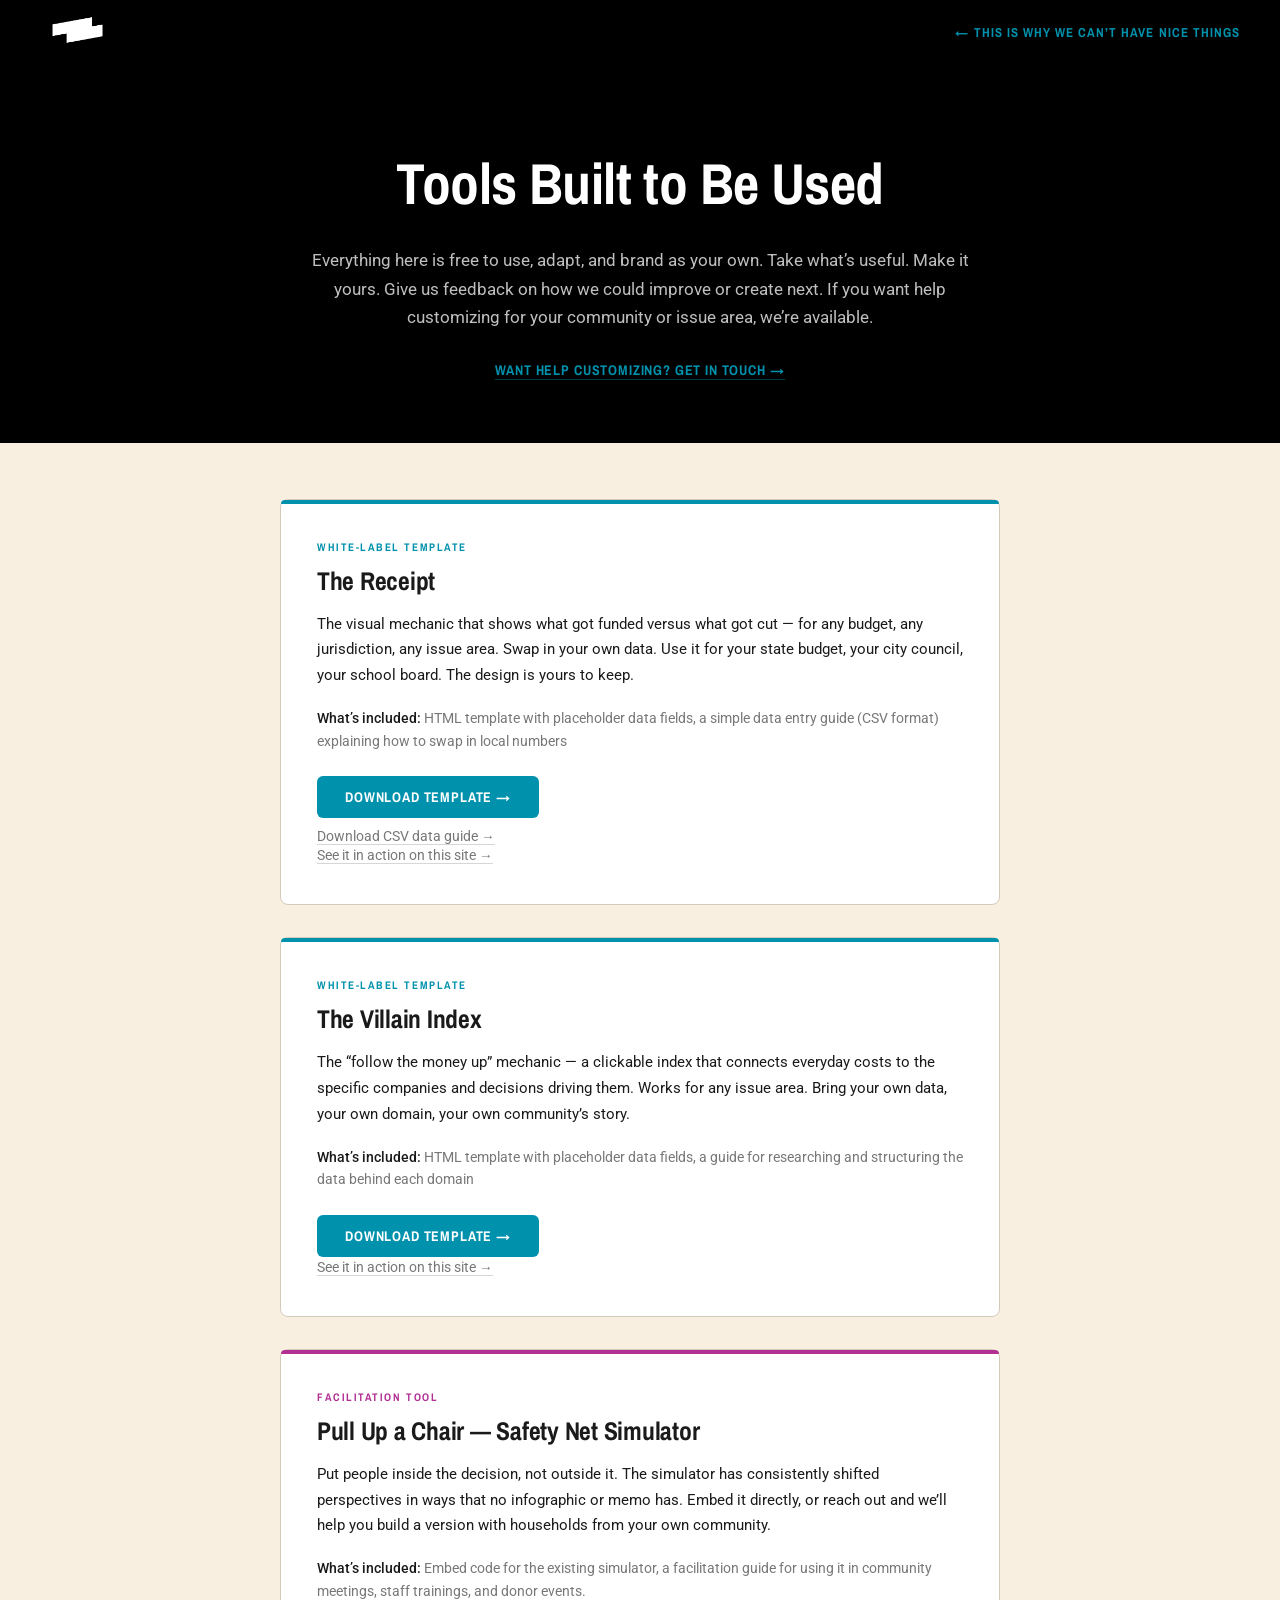
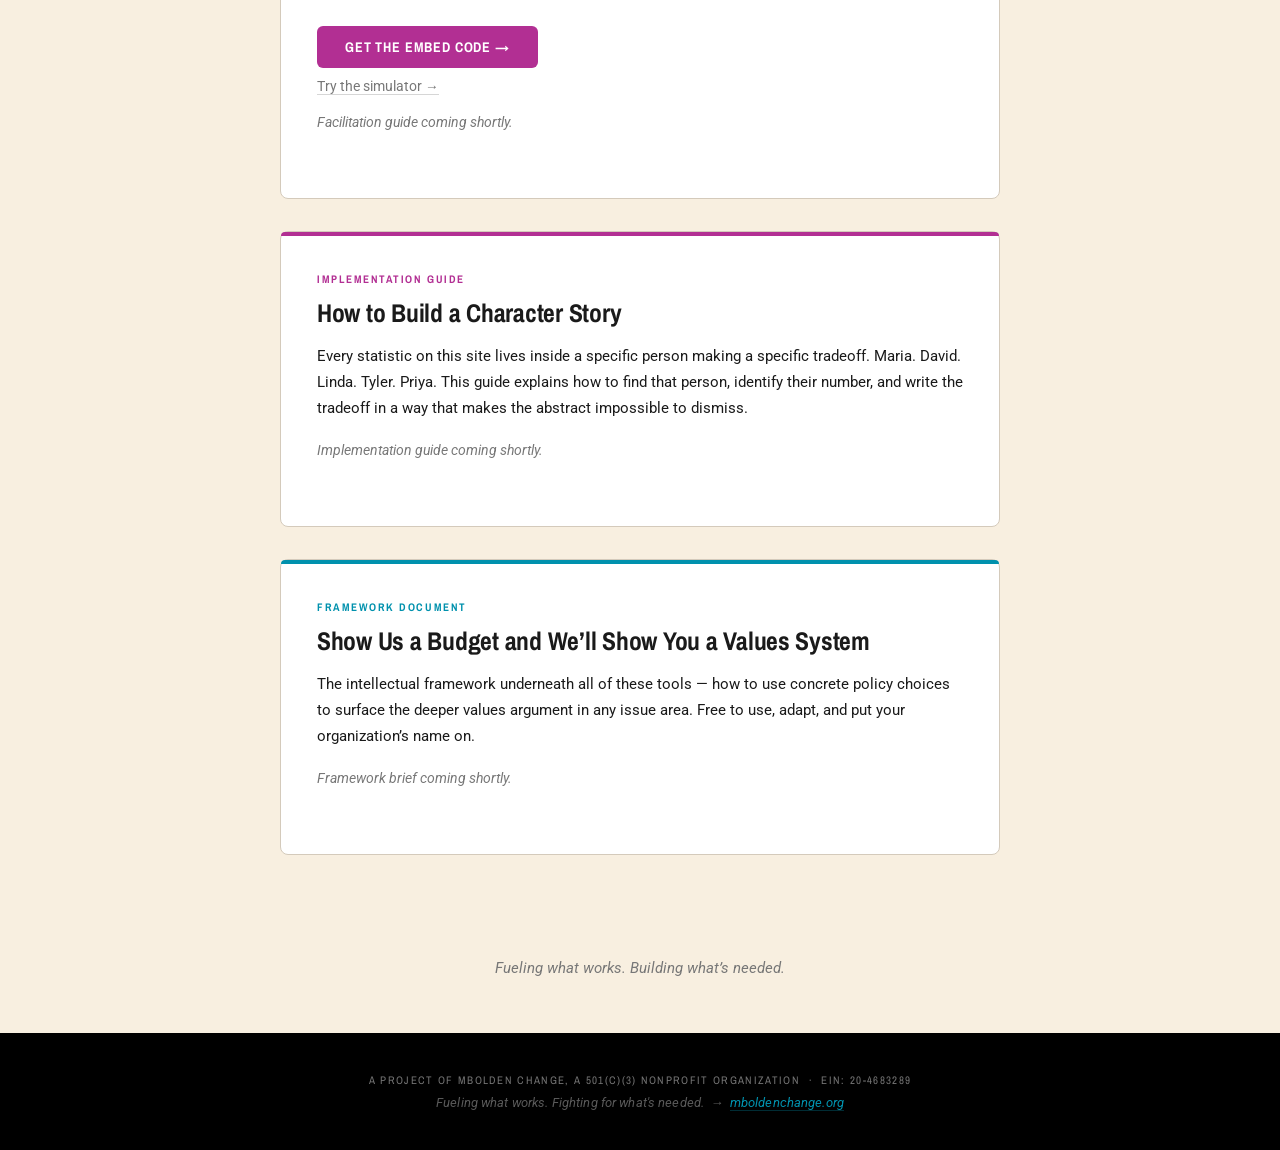
==== commit 8dee5b92: "Add files via upload" ====
--- a/resources.html
+++ b/resources.html
@@ -39,14 +39,14 @@
   .site-nav {
     background: var(--black);
     padding: 0 40px;
-    height: 48px;
+    height: 64px;
     display: flex;
     align-items: center;
     justify-content: space-between;
     position: relative; /* NOT fixed or sticky */
   }
   .site-nav-logo img {
-    height: 28px;
+    height: 50px;
     filter: brightness(0) invert(1);
   }
   .site-nav-link {
@@ -263,7 +263,7 @@
   <p class="subhead">
     Everything here is free to use, adapt, and brand as your own. Take what&rsquo;s useful. Make it yours. Give us feedback on how we could improve or create next. If you want help customizing for your community or issue area, we&rsquo;re available.
   </p>
-  <a href="mailto:connect@mboldenchange.org" class="contact-link">Want help customizing? Get in touch &rarr;</a>
+  <a href="mailto:action@mboldenchange.org" class="contact-link">Want help customizing? Get in touch &rarr;</a>
 </section>
 
 <!-- RESOURCE CARDS -->
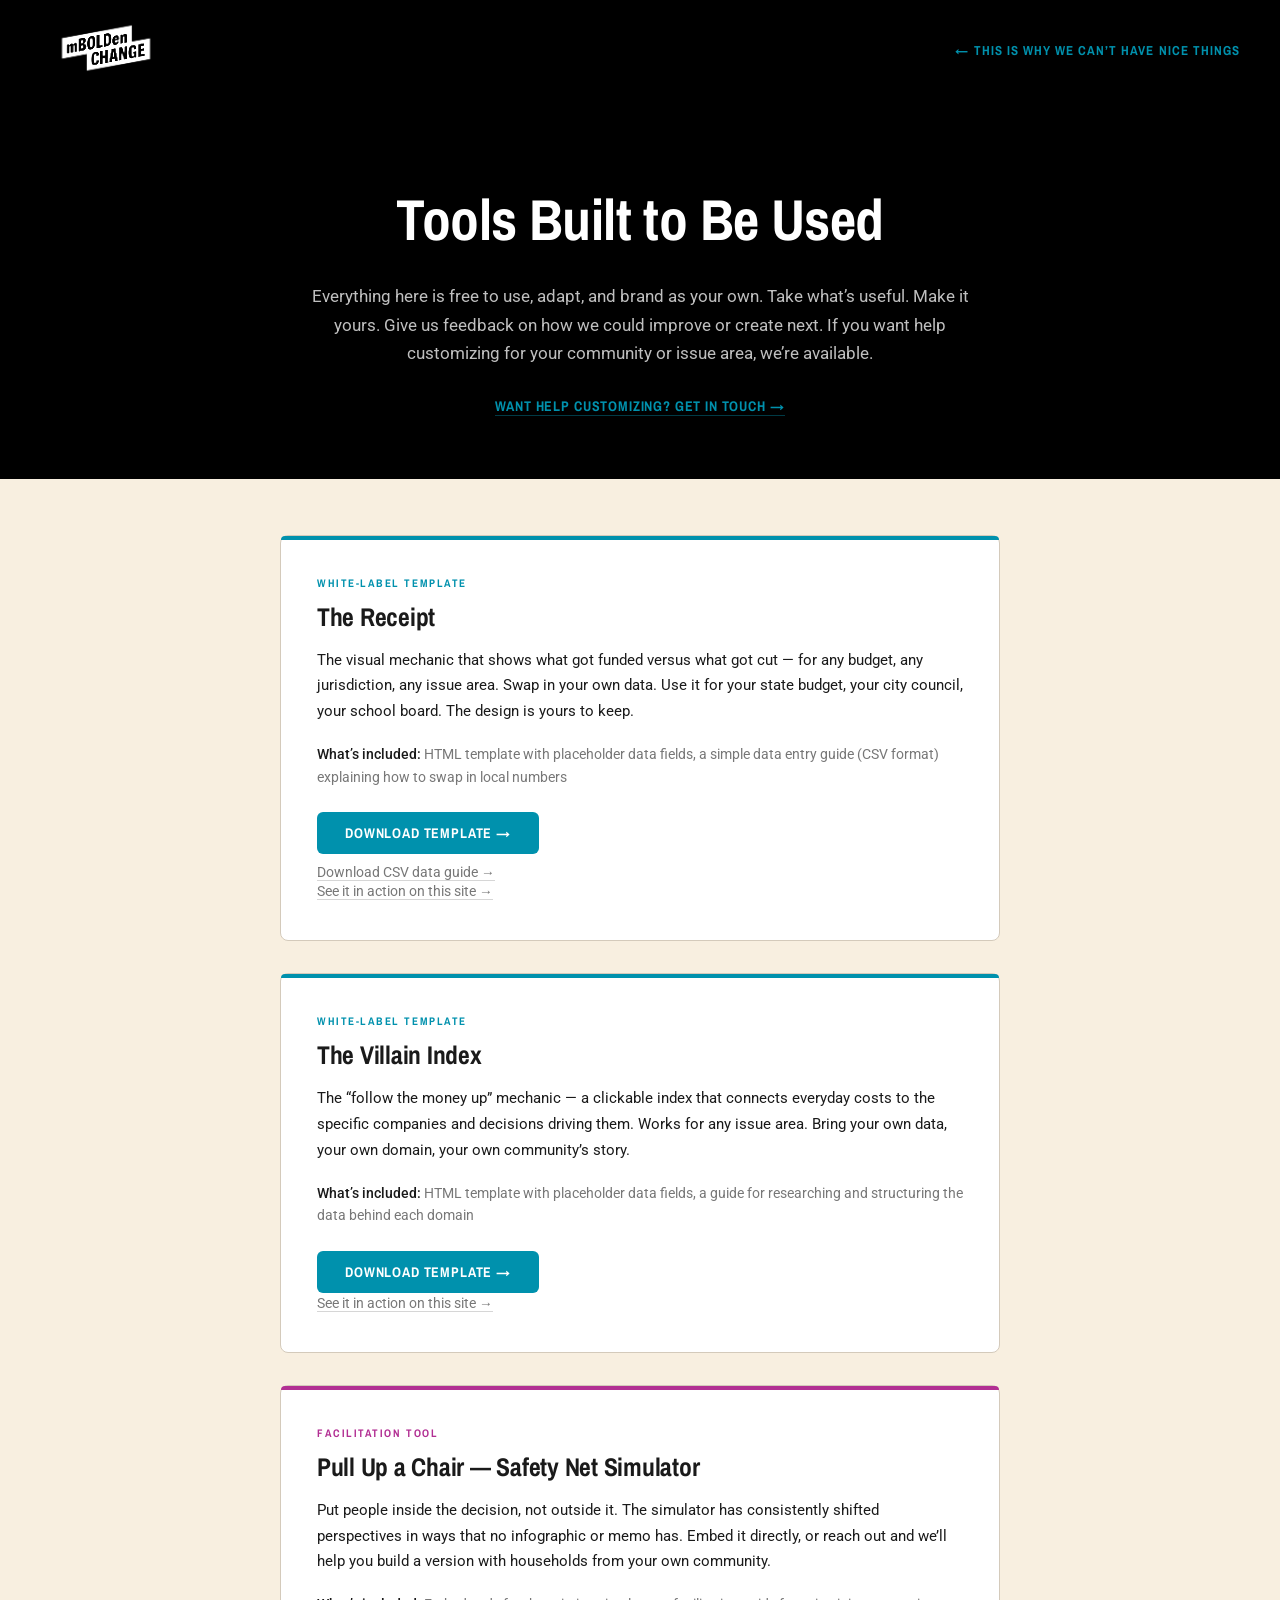
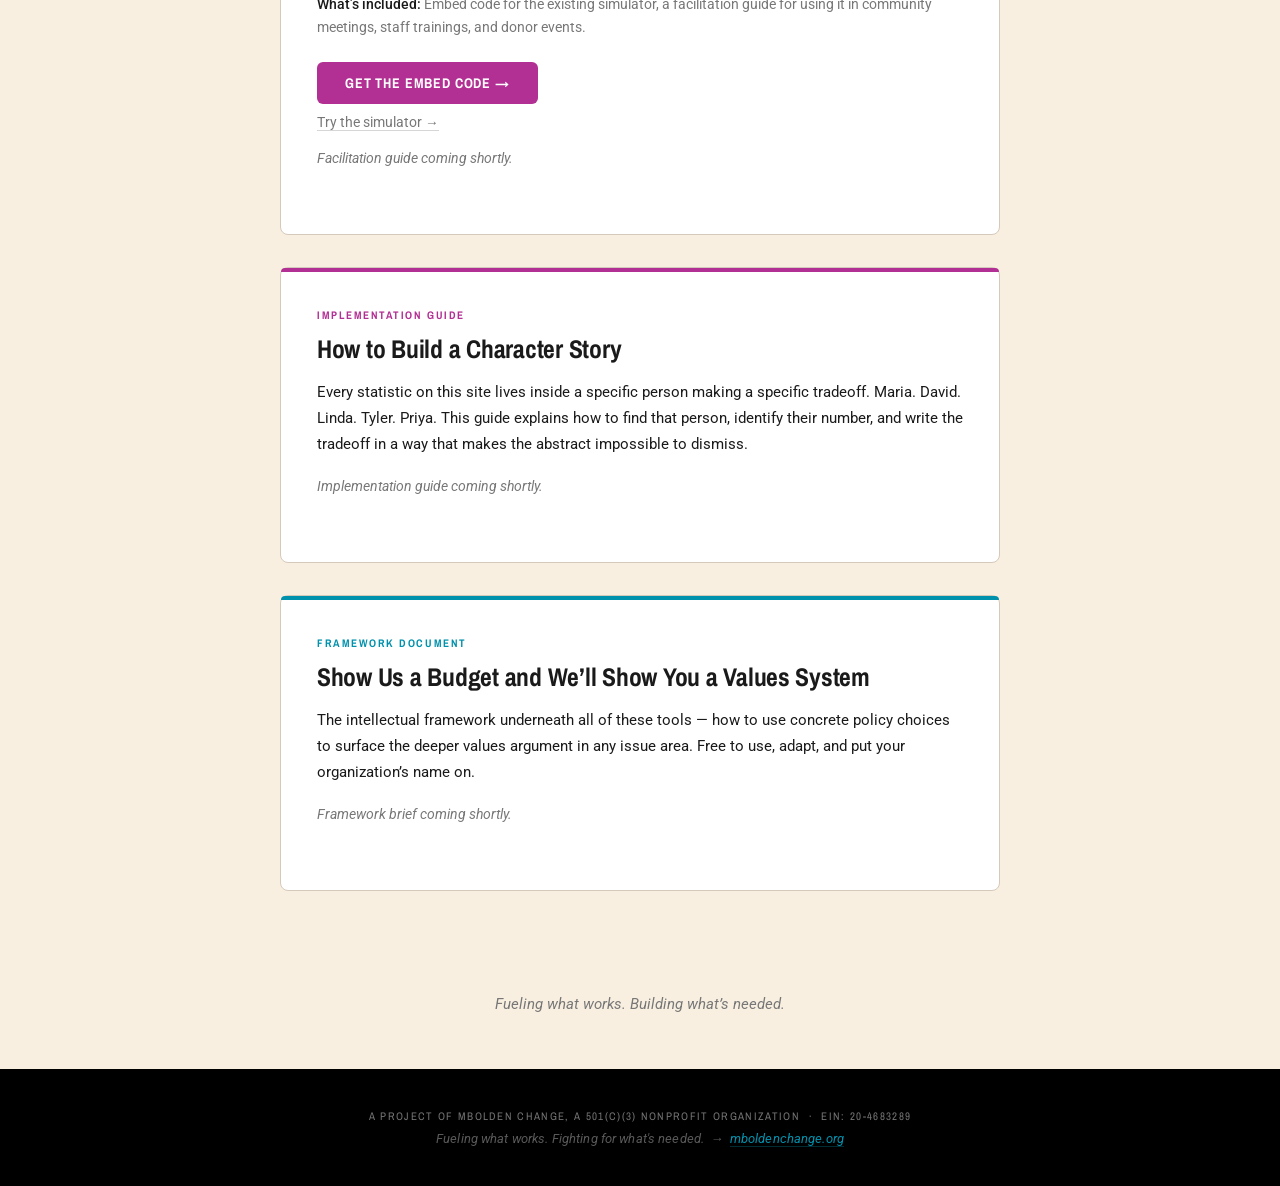
==== commit 2924fbb1: "Add files via upload" ====
--- a/resources.html
+++ b/resources.html
@@ -39,15 +39,15 @@
   .site-nav {
     background: var(--black);
     padding: 0 40px;
-    height: 64px;
+    height: 100px;
     display: flex;
     align-items: center;
     justify-content: space-between;
     position: relative; /* NOT fixed or sticky */
   }
   .site-nav-logo img {
-    height: 50px;
-    filter: brightness(0) invert(1);
+    height: 88px;
+    filter: invert(1) brightness(2);
   }
   .site-nav-link {
     font-family: 'Archivo Narrow', sans-serif;
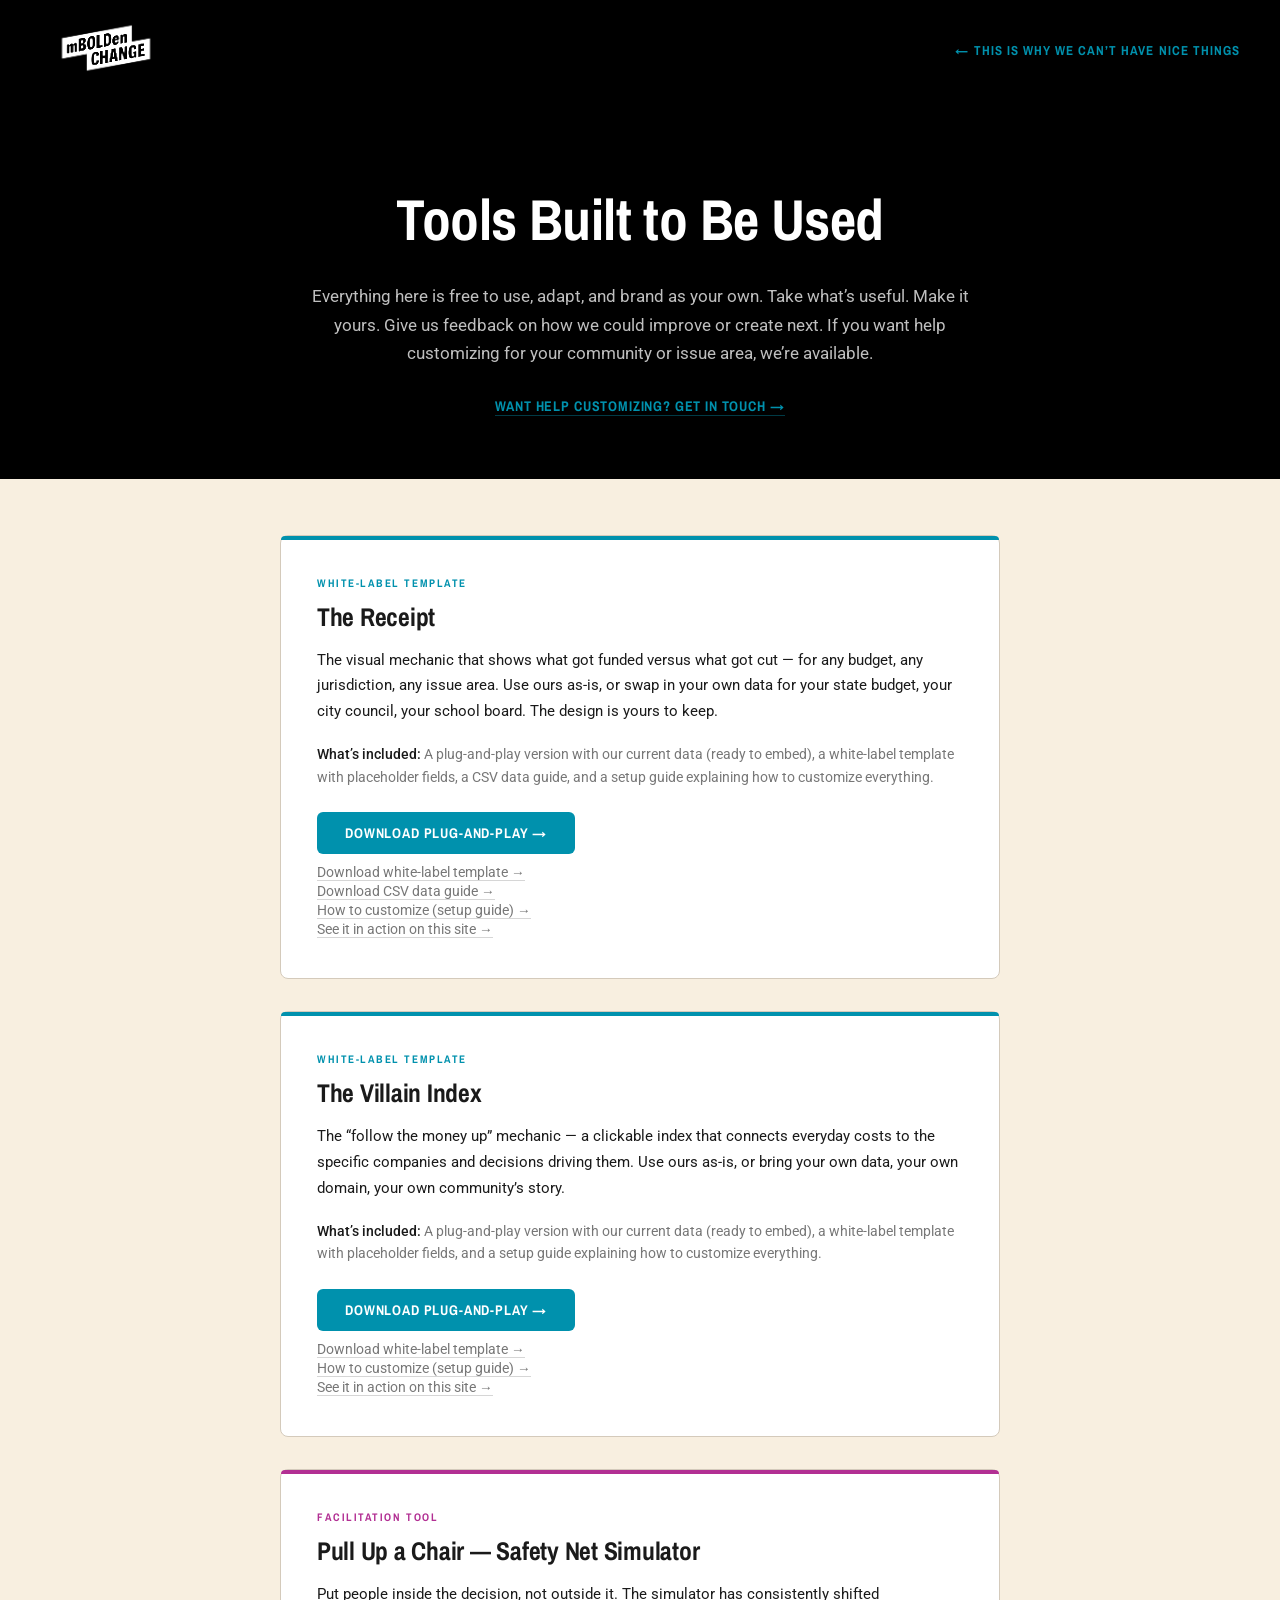
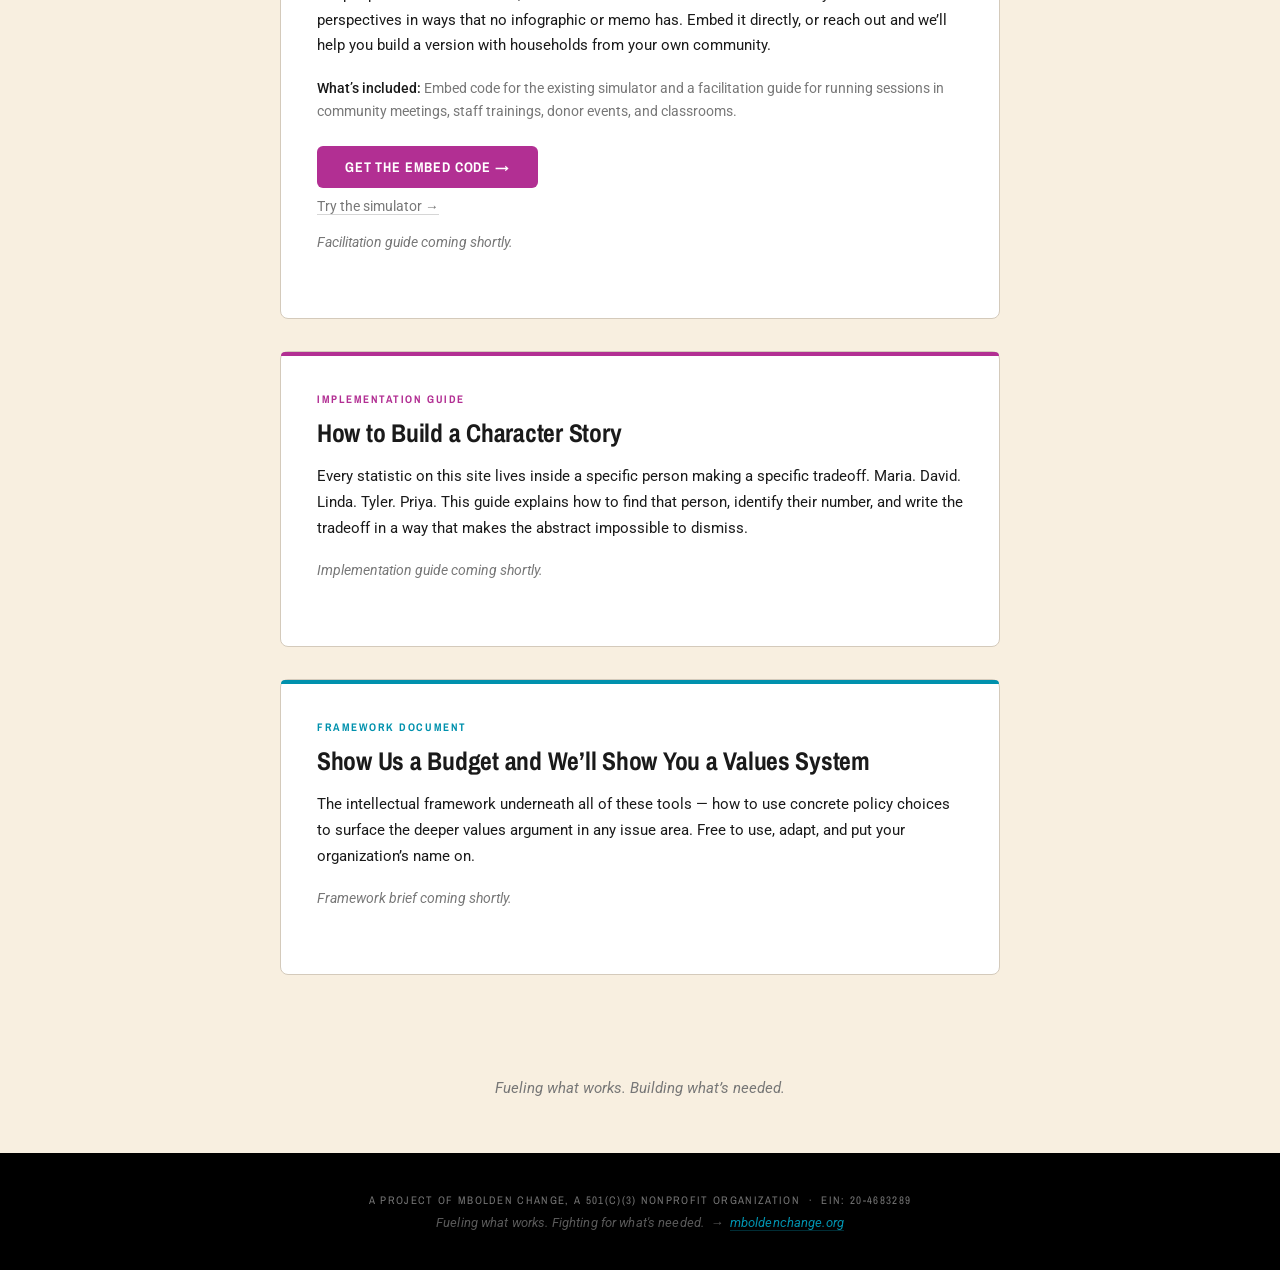
==== commit a19de1d9: "Add files via upload" ====
--- a/resources.html
+++ b/resources.html
@@ -274,13 +274,15 @@
     <div class="resource-label teal">White-Label Template</div>
     <h2>The Receipt</h2>
     <p class="description">
-      The visual mechanic that shows what got funded versus what got cut &mdash; for any budget, any jurisdiction, any issue area. Swap in your own data. Use it for your state budget, your city council, your school board. The design is yours to keep.
+      The visual mechanic that shows what got funded versus what got cut &mdash; for any budget, any jurisdiction, any issue area. Use ours as-is, or swap in your own data for your state budget, your city council, your school board. The design is yours to keep.
     </p>
     <p class="includes">
-      <strong>What&rsquo;s included:</strong> HTML template with placeholder data fields, a simple data entry guide (CSV format) explaining how to swap in local numbers
-    </p>
-    <a href="downloads/the-receipt-template.html" class="resource-btn primary" download>Download Template &rarr;</a>
-    <div style="margin-top:8px;"><a href="downloads/receipt-data-guide.csv" class="resource-secondary" download>Download CSV data guide &rarr;</a></div>
+      <strong>What&rsquo;s included:</strong> A plug-and-play version with our current data (ready to embed), a white-label template with placeholder fields, a CSV data guide, and a setup guide explaining how to customize everything.
+    </p>
+    <a href="downloads/the-receipt-plug-and-play.html" class="resource-btn primary" download>Download Plug-and-Play &rarr;</a>
+    <div style="margin-top:8px;"><a href="downloads/the-receipt-template.html" class="resource-secondary" download>Download white-label template &rarr;</a></div>
+    <div><a href="downloads/receipt-data-guide.csv" class="resource-secondary" download>Download CSV data guide &rarr;</a></div>
+    <div><a href="downloads/template-setup-guide.html" class="resource-secondary" download>How to customize (setup guide) &rarr;</a></div>
     <div><a href="index.html#receipt-section" class="resource-secondary">See it in action on this site &rarr;</a></div>
   </div>
 
@@ -289,12 +291,14 @@
     <div class="resource-label teal">White-Label Template</div>
     <h2>The Villain Index</h2>
     <p class="description">
-      The &ldquo;follow the money up&rdquo; mechanic &mdash; a clickable index that connects everyday costs to the specific companies and decisions driving them. Works for any issue area. Bring your own data, your own domain, your own community&rsquo;s story.
+      The &ldquo;follow the money up&rdquo; mechanic &mdash; a clickable index that connects everyday costs to the specific companies and decisions driving them. Use ours as-is, or bring your own data, your own domain, your own community&rsquo;s story.
     </p>
     <p class="includes">
-      <strong>What&rsquo;s included:</strong> HTML template with placeholder data fields, a guide for researching and structuring the data behind each domain
-    </p>
-    <a href="downloads/the-villain-index-template.html" class="resource-btn primary" download>Download Template &rarr;</a>
+      <strong>What&rsquo;s included:</strong> A plug-and-play version with our current data (ready to embed), a white-label template with placeholder fields, and a setup guide explaining how to customize everything.
+    </p>
+    <a href="downloads/the-villain-index-plug-and-play.html" class="resource-btn primary" download>Download Plug-and-Play &rarr;</a>
+    <div style="margin-top:8px;"><a href="downloads/the-villain-index-template.html" class="resource-secondary" download>Download white-label template &rarr;</a></div>
+    <div><a href="downloads/template-setup-guide.html" class="resource-secondary" download>How to customize (setup guide) &rarr;</a></div>
     <div><a href="index.html#villain-section" class="resource-secondary">See it in action on this site &rarr;</a></div>
   </div>
 
@@ -306,7 +310,7 @@
       Put people inside the decision, not outside it. The simulator has consistently shifted perspectives in ways that no infographic or memo has. Embed it directly, or reach out and we&rsquo;ll help you build a version with households from your own community.
     </p>
     <p class="includes">
-      <strong>What&rsquo;s included:</strong> Embed code for the existing simulator, a facilitation guide for using it in community meetings, staff trainings, and donor events.
+      <strong>What&rsquo;s included:</strong> Embed code for the existing simulator and a facilitation guide for running sessions in community meetings, staff trainings, donor events, and classrooms.
     </p>
     <a href="downloads/simulator-embed-code.html" class="resource-btn fuchsia-btn" download>Get the Embed Code &rarr;</a>
     <div style="margin-top:8px;"><a href="https://www.mboldenchange.org/simulator" class="resource-secondary" target="_blank" rel="noopener">Try the simulator &rarr;</a></div>
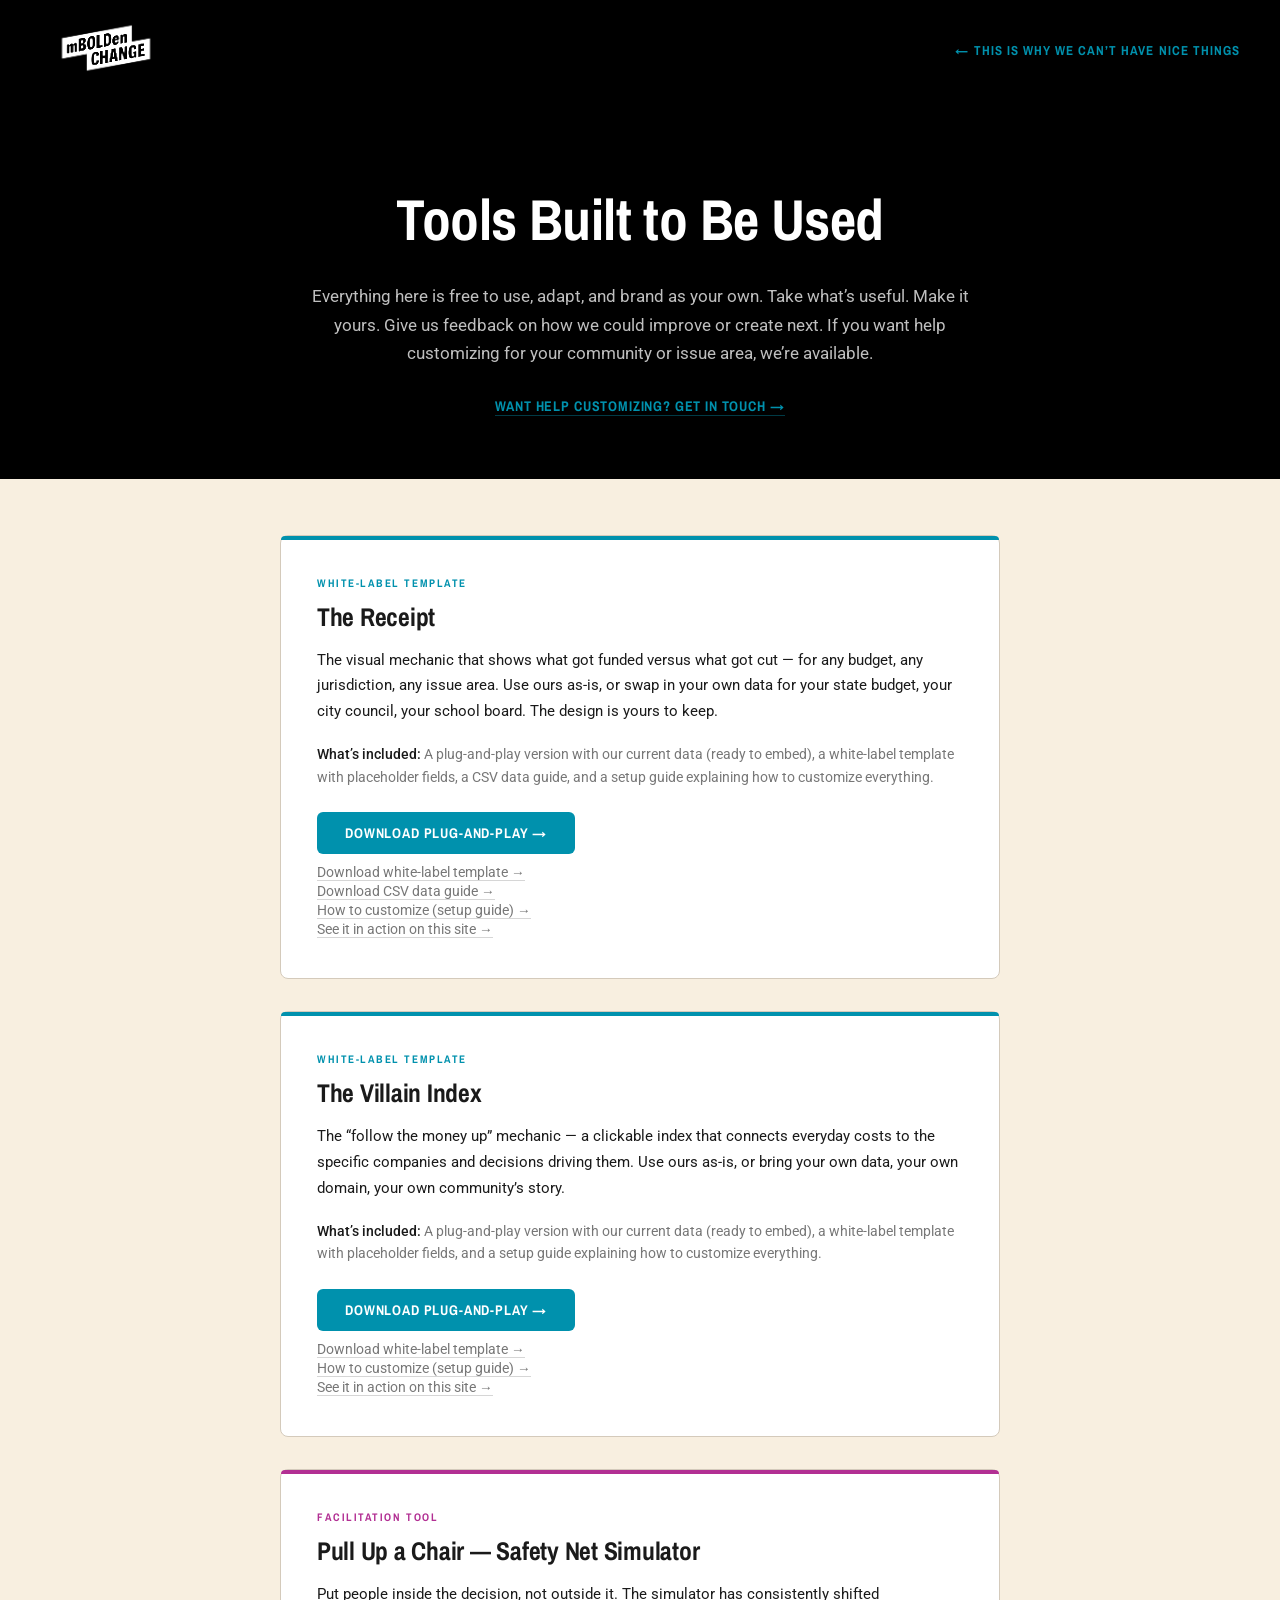
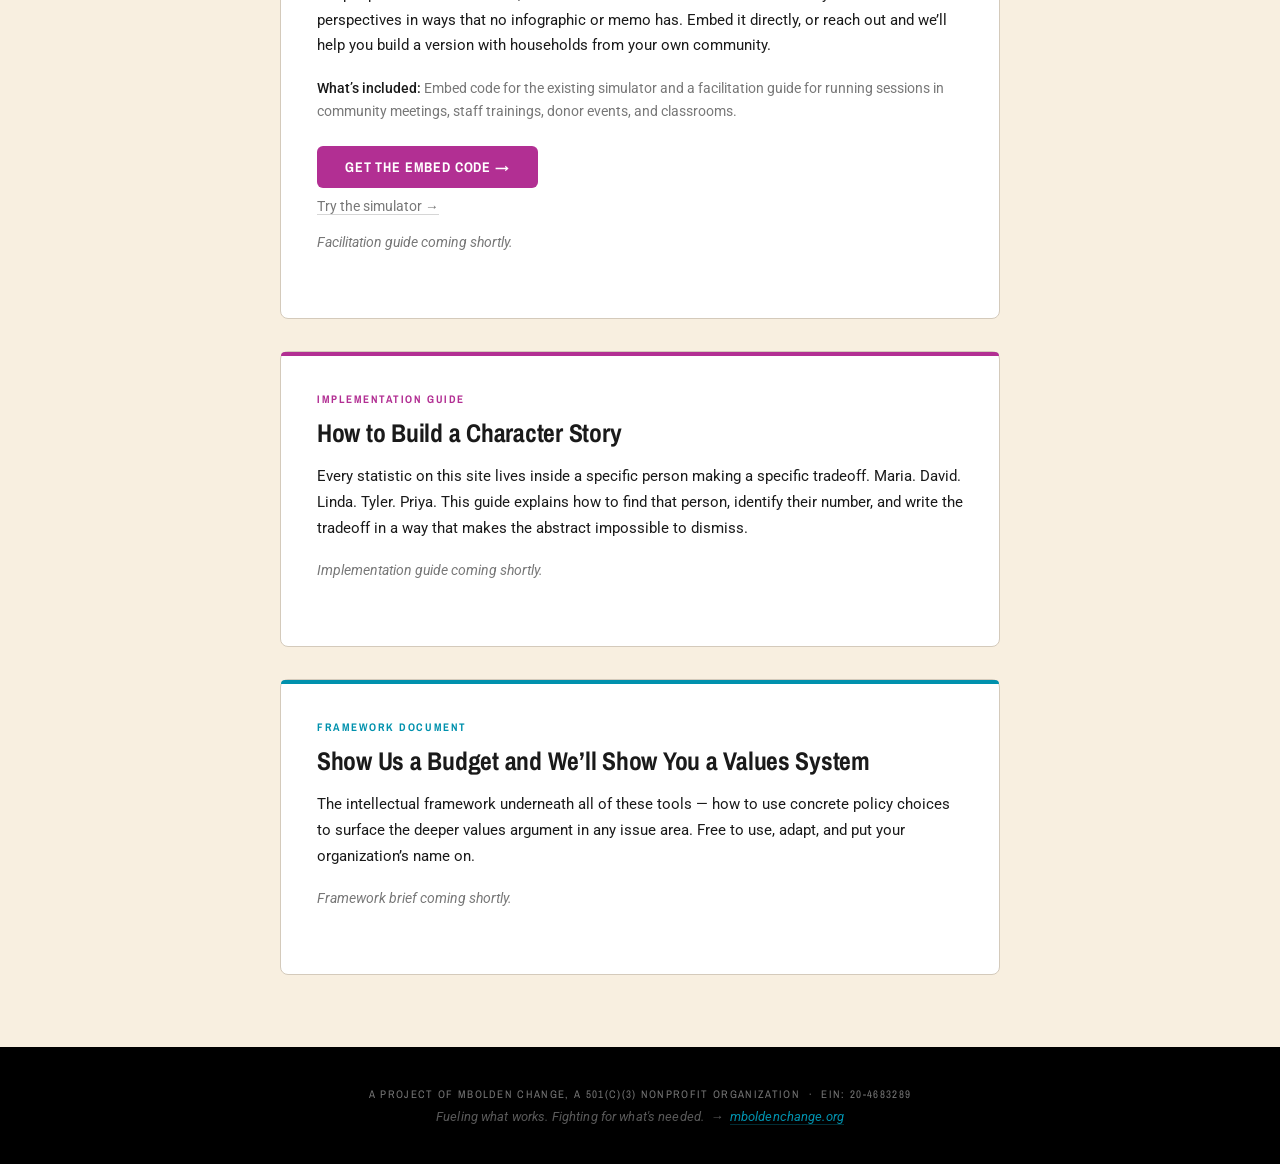
==== commit 04c5ab4e: "Add files via upload" ====
--- a/resources.html
+++ b/resources.html
@@ -339,11 +339,6 @@
 
 </div>
 
-<!-- PRE-FOOTER CLOSING -->
-<div class="resources-closing">
-  Fueling what works. Building what&rsquo;s needed.
-</div>
-
 <!-- FOOTER (identical to index.html) -->
 <footer>
   <div class="footer-org">A project of <a href="https://www.mboldenchange.org" target="_blank" rel="noopener">mBOLDen Change</a>, a 501(c)(3) nonprofit organization &nbsp;·&nbsp; EIN: 20-4683289</div>
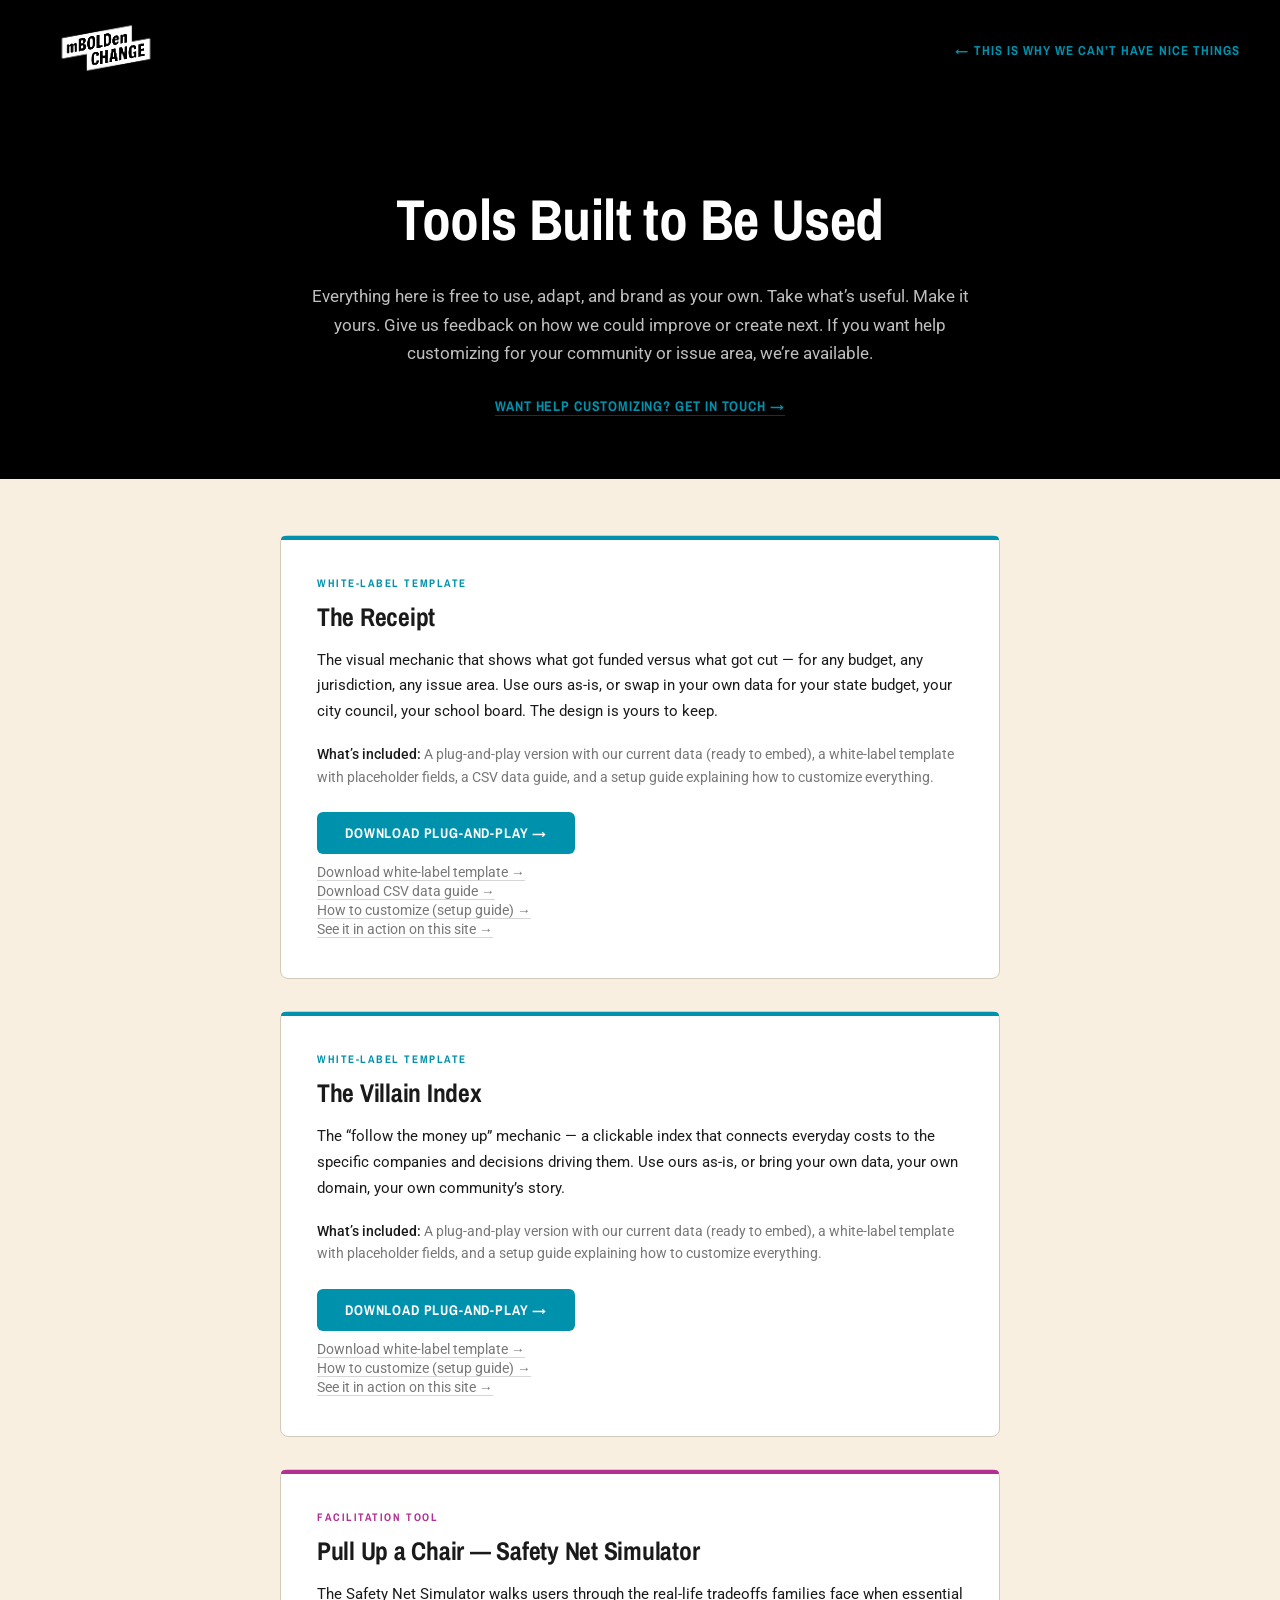
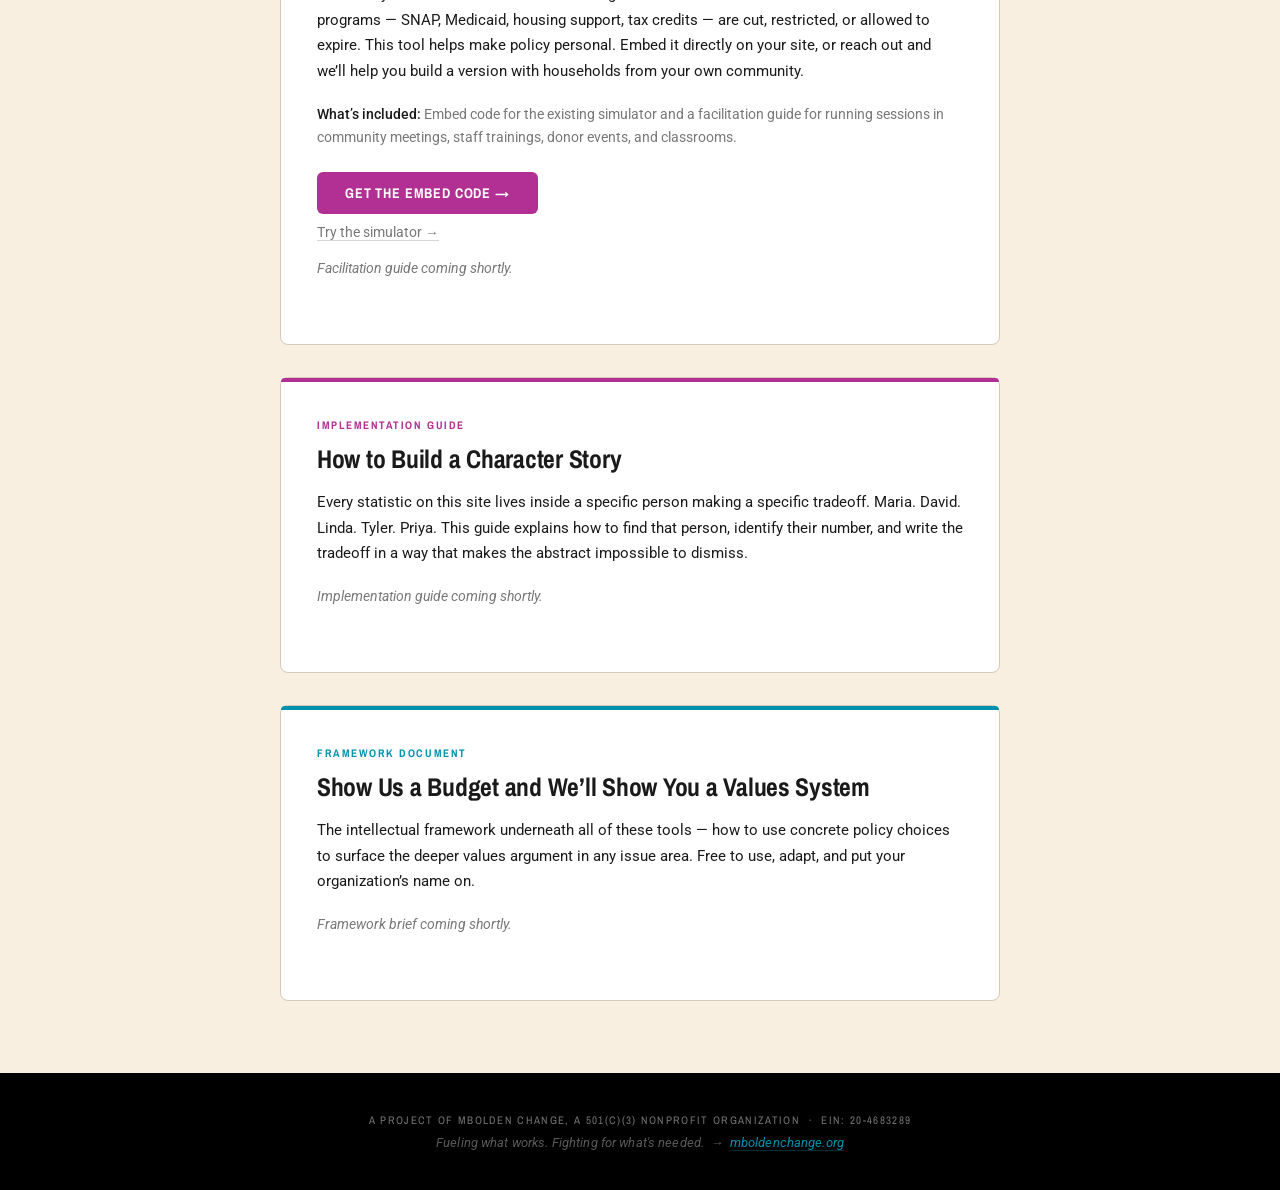
==== commit 3568e82d: "Add files via upload" ====
--- a/resources.html
+++ b/resources.html
@@ -307,7 +307,7 @@
     <div class="resource-label fuchsia">Facilitation Tool</div>
     <h2>Pull Up a Chair &mdash; Safety Net Simulator</h2>
     <p class="description">
-      Put people inside the decision, not outside it. The simulator has consistently shifted perspectives in ways that no infographic or memo has. Embed it directly, or reach out and we&rsquo;ll help you build a version with households from your own community.
+      The Safety Net Simulator walks users through the real-life tradeoffs families face when essential programs &mdash; SNAP, Medicaid, housing support, tax credits &mdash; are cut, restricted, or allowed to expire. This tool helps make policy personal. Embed it directly on your site, or reach out and we&rsquo;ll help you build a version with households from your own community.
     </p>
     <p class="includes">
       <strong>What&rsquo;s included:</strong> Embed code for the existing simulator and a facilitation guide for running sessions in community meetings, staff trainings, donor events, and classrooms.
